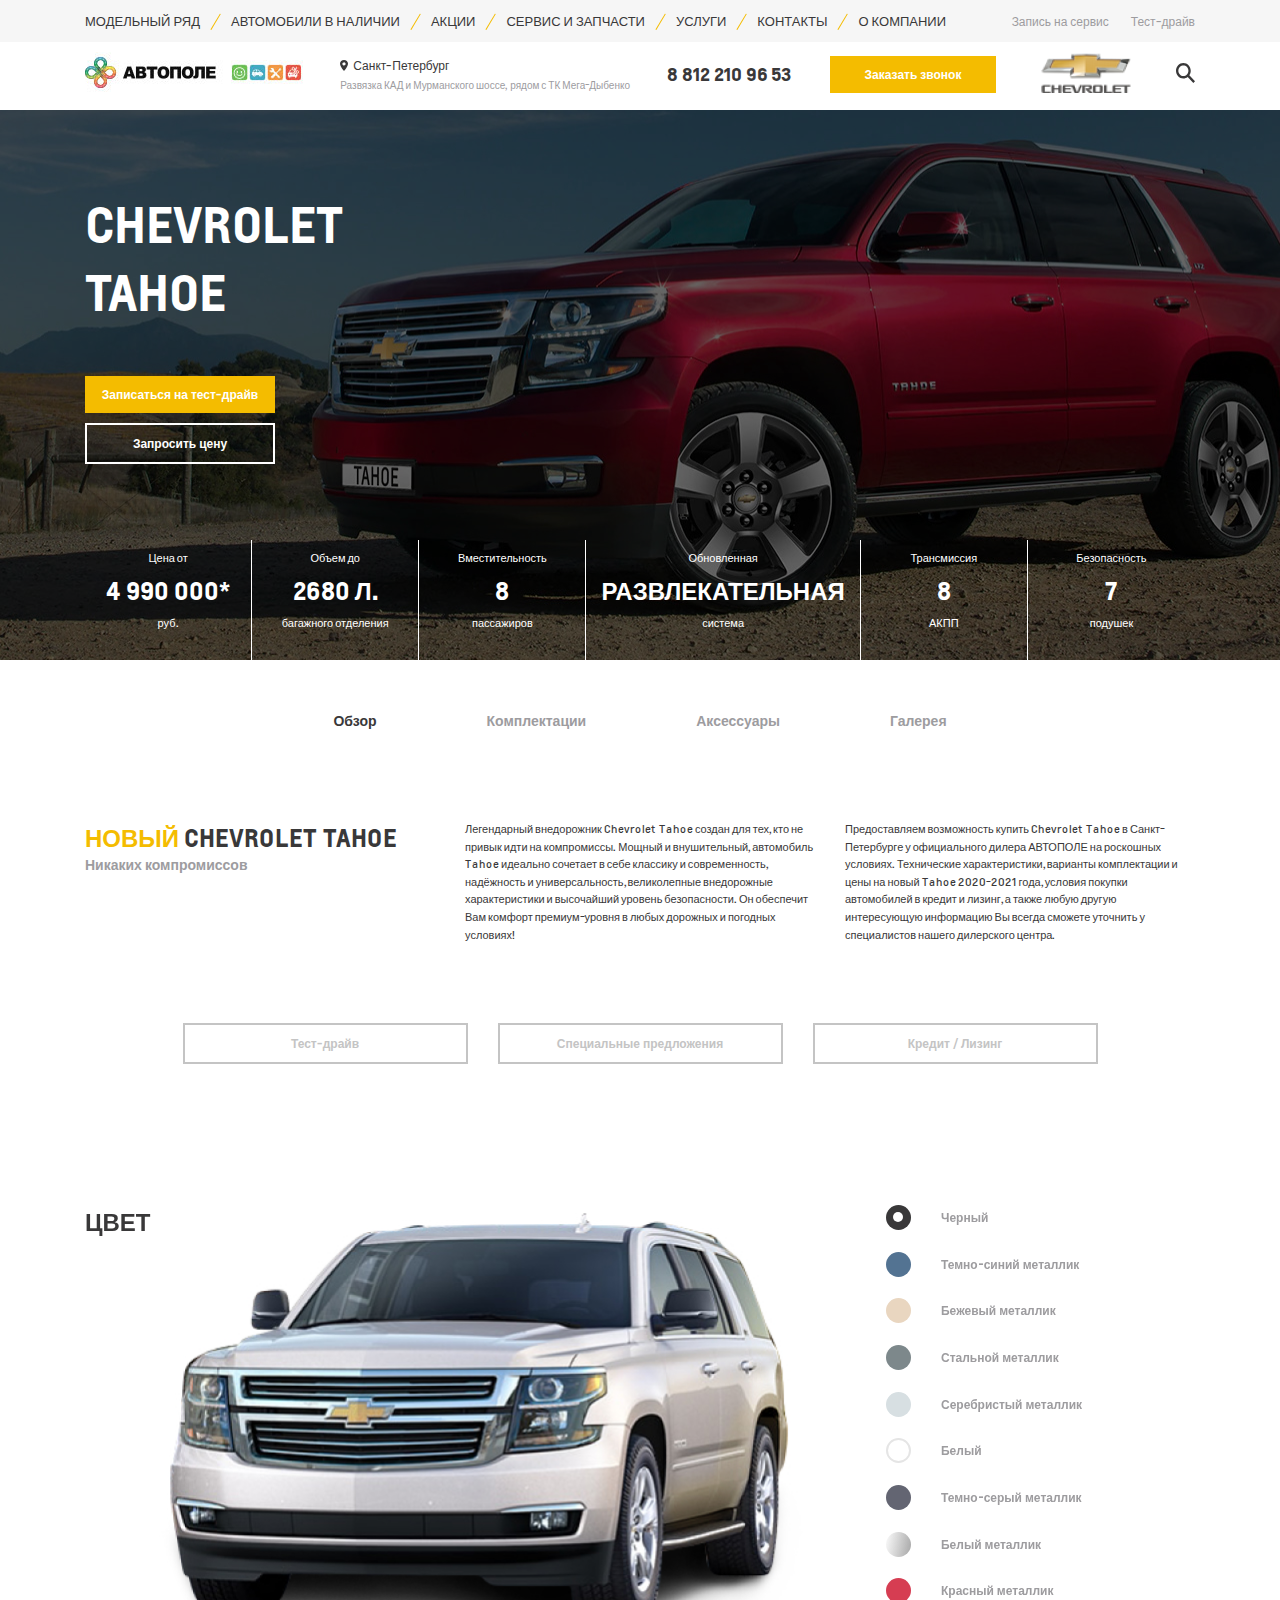
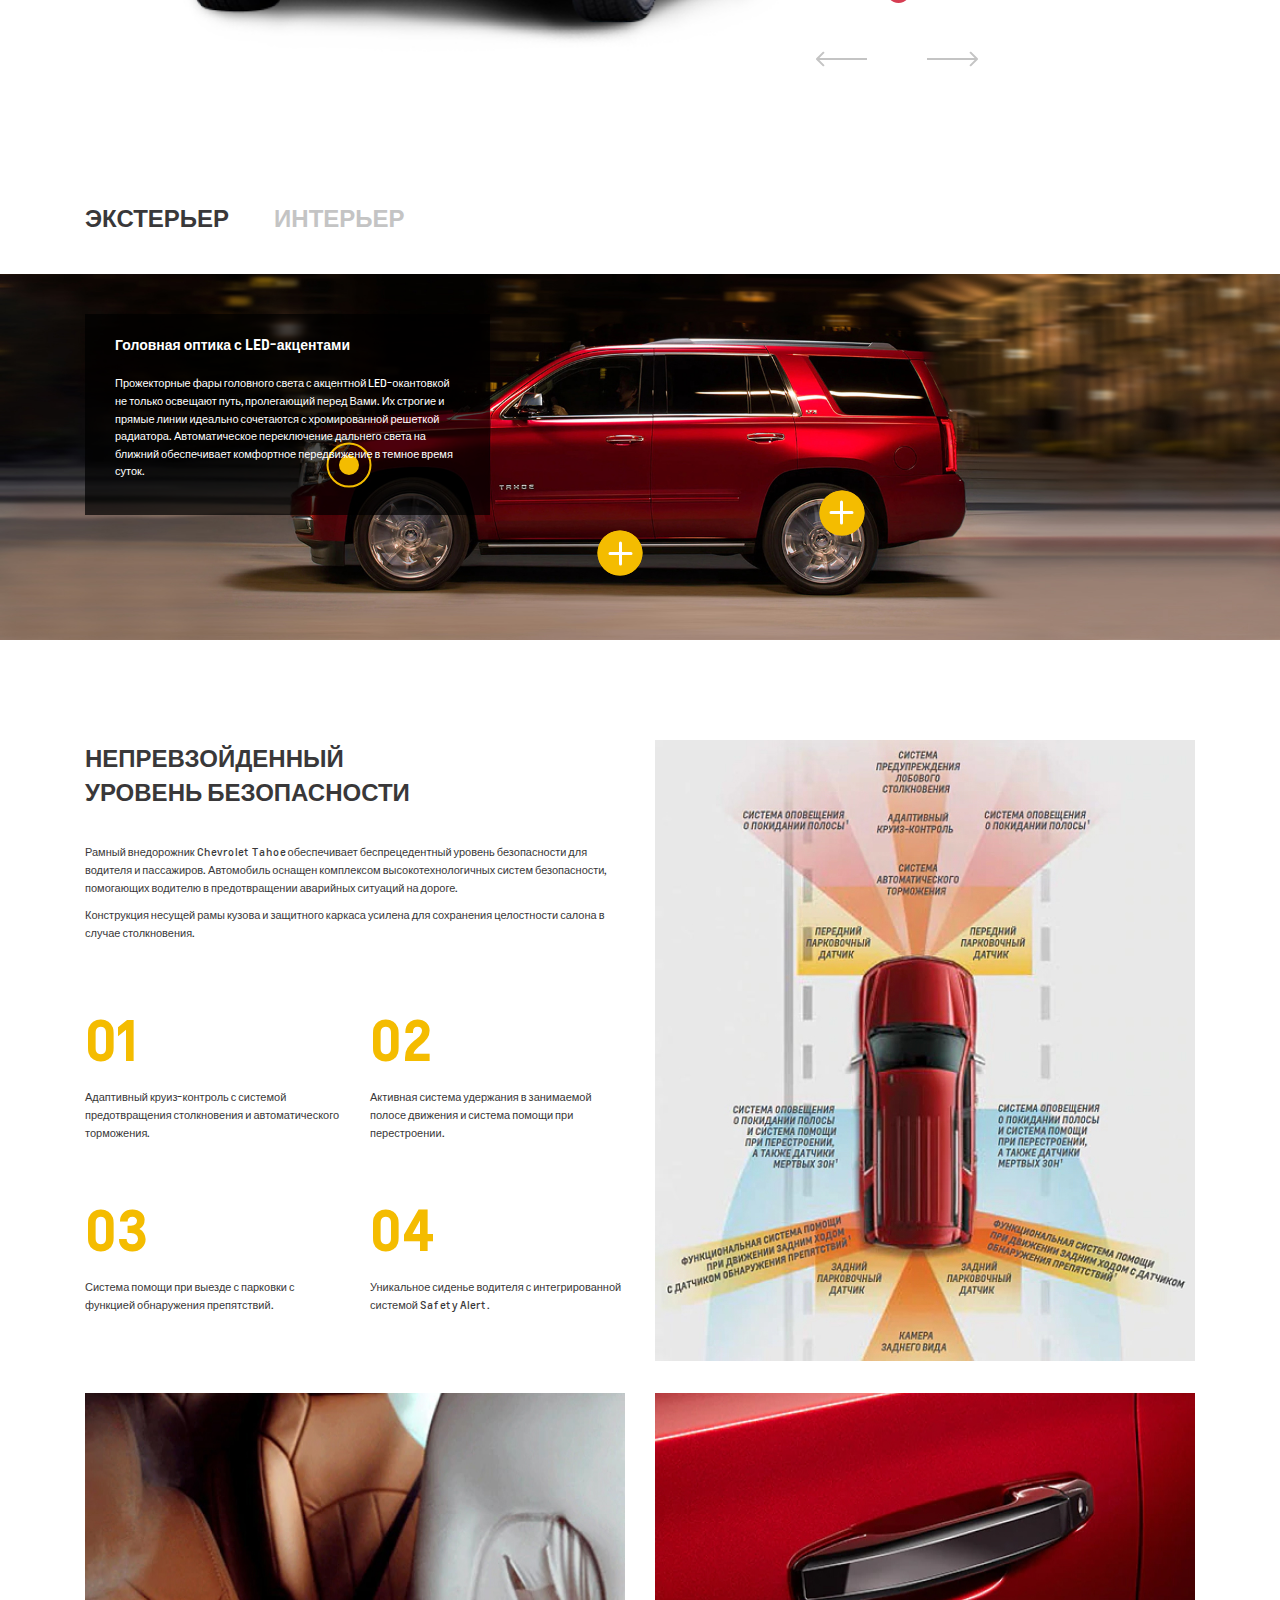
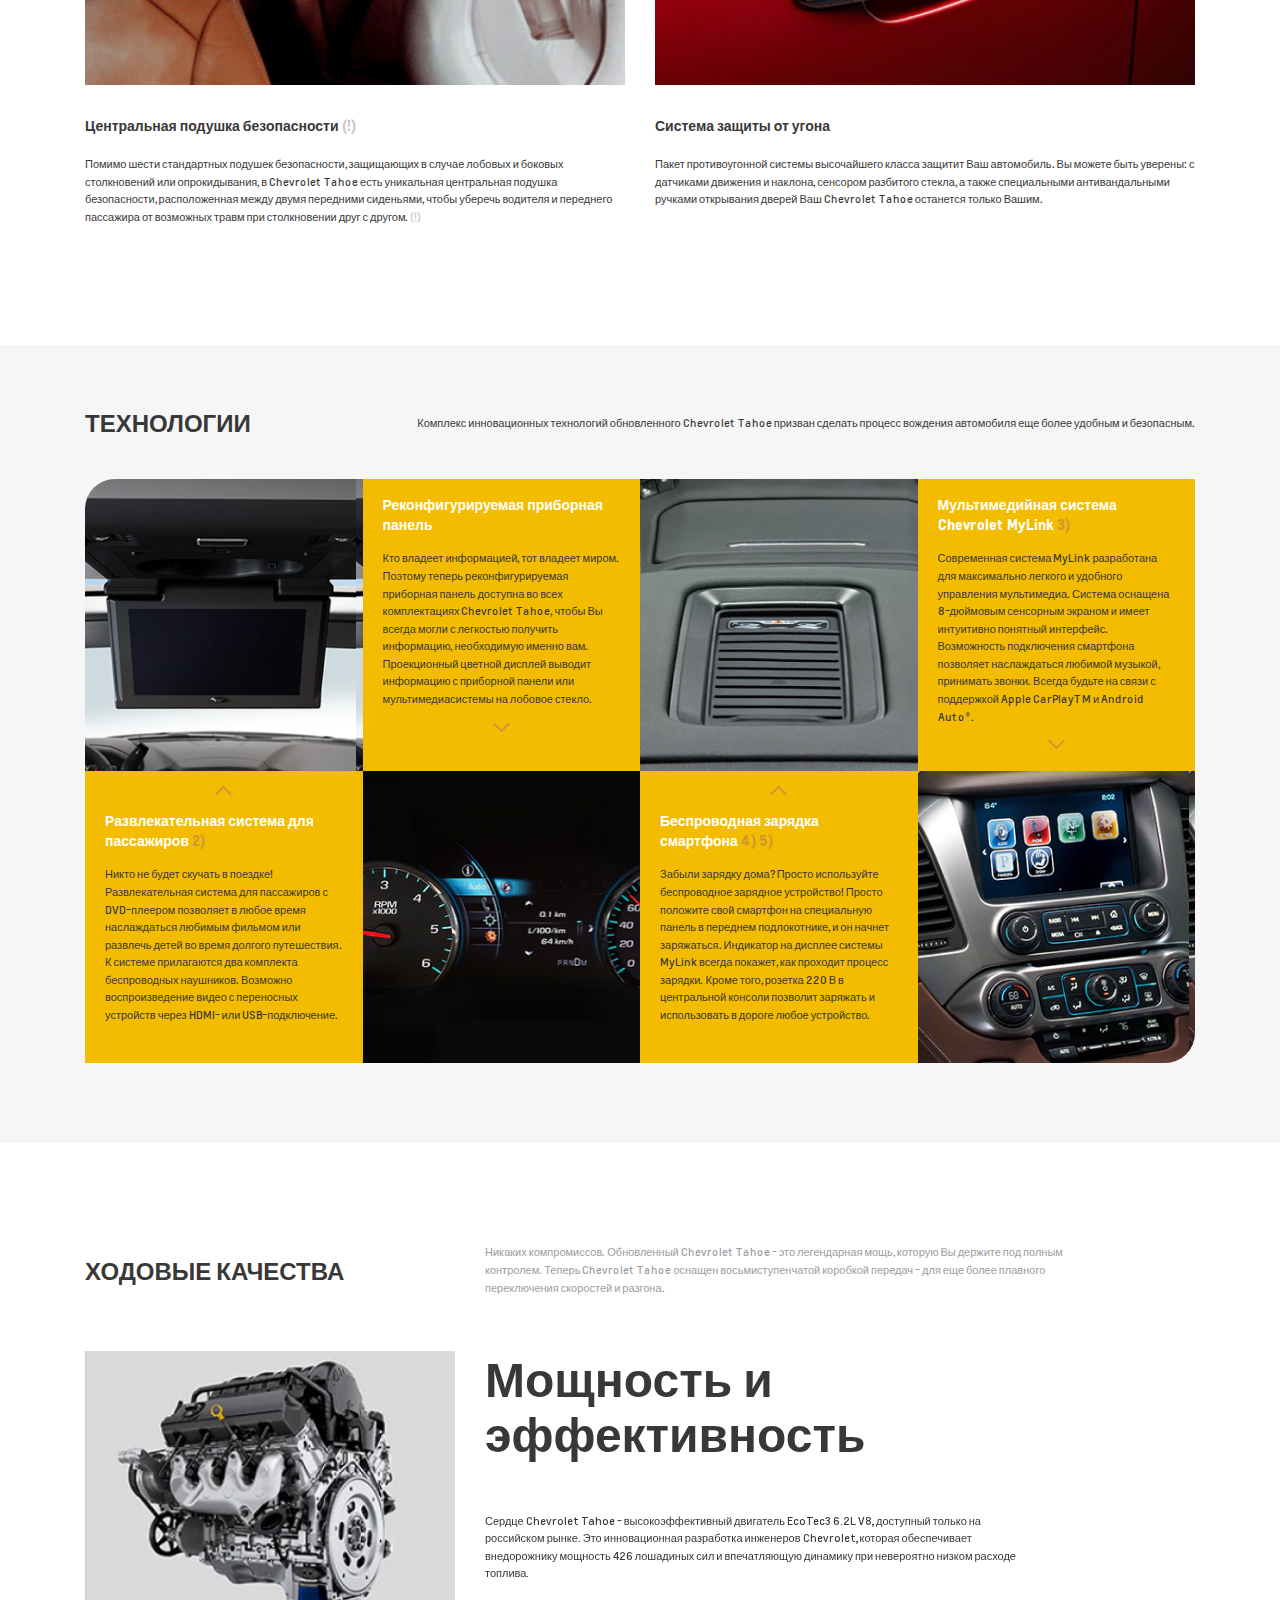
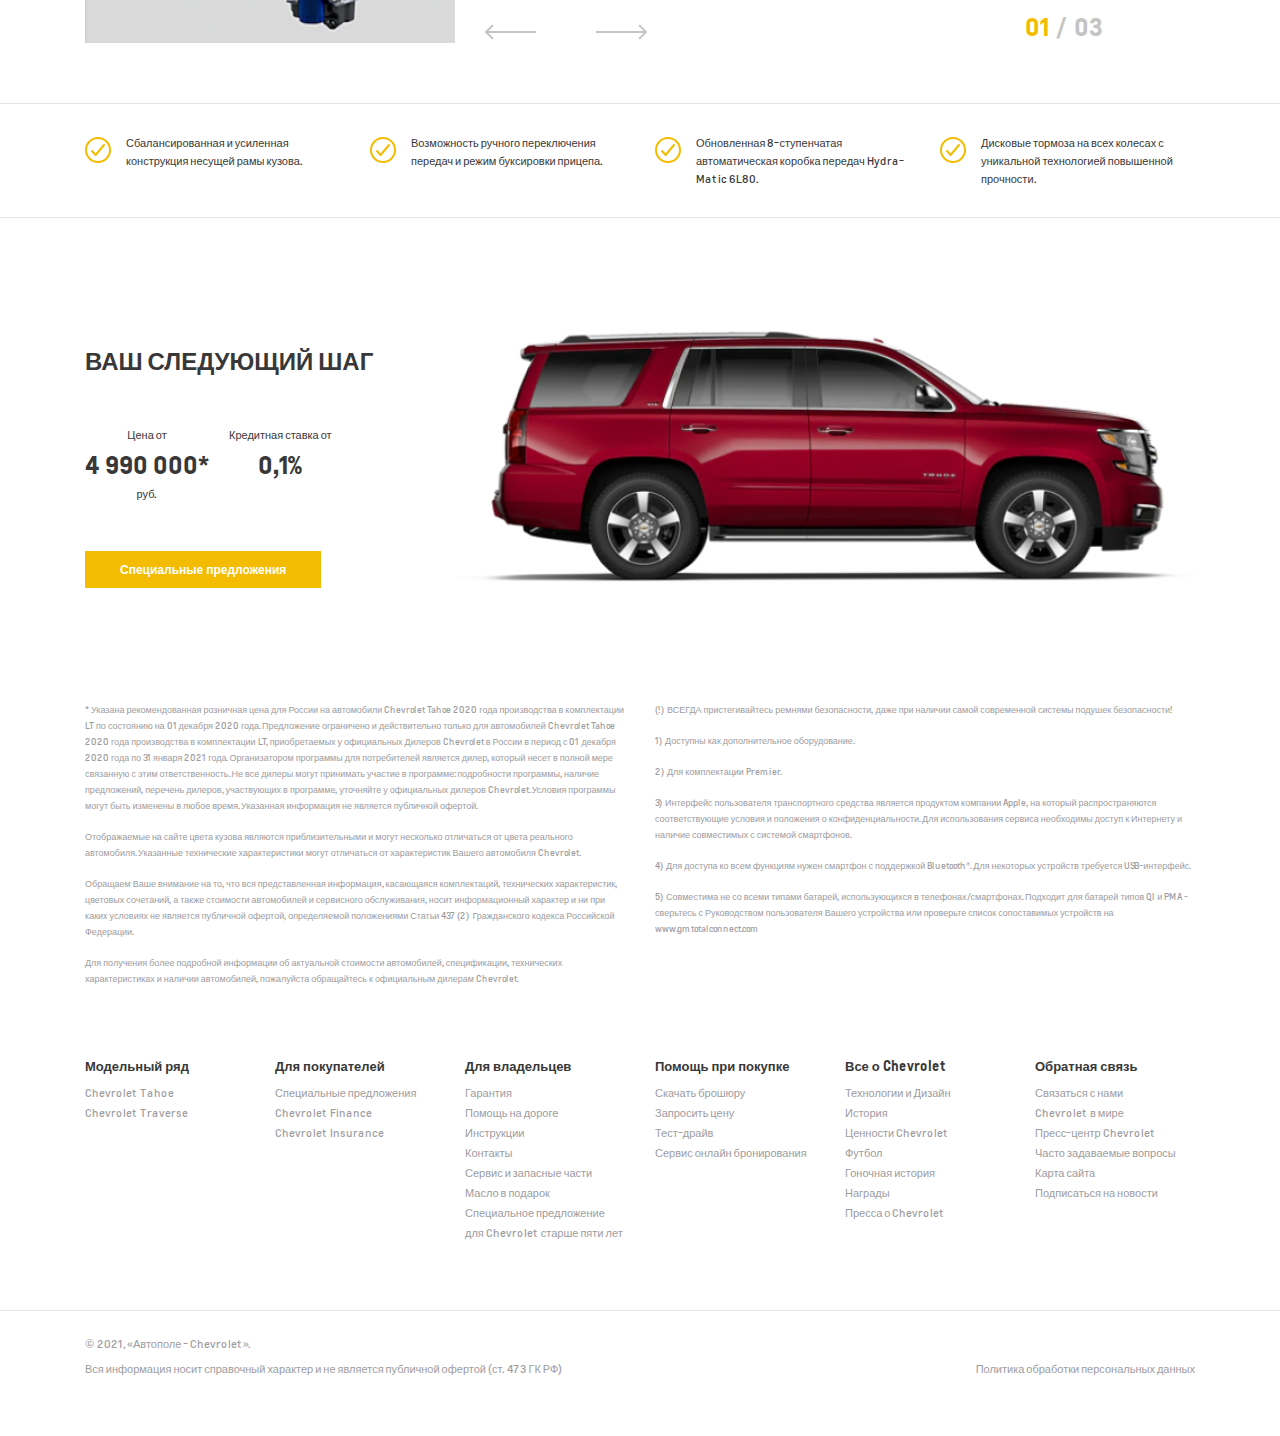
==== model.html @ d2f10475 "push" ====
<!DOCTYPE html>
<html lang="ru">
<head>
    <meta charset="UTF-8">
    <meta http-equiv="X-UA-Compatible" content="IE=edge">
    <meta name="viewport" content="width=device-width, initial-scale=1.0">
    <title>Автополе</title>

    <link rel="stylesheet" href="./css/fonts.css">
    <link rel="stylesheet" href="./css/jquery.fancybox.min.css">
    <link rel="stylesheet" href="./css/swiper-bundle.min.css">
    <link rel="stylesheet" href="./css/style.css">

</head>
<body>
    <div class="wrapper">
        <div class="content">
            <header class="header">
                <div class="header-top">
                    <div class="container header-top__container">
                        <ul class="header-menu">
                            <li class="header-menu__item">
                                <a href="#">Модельный ряд</a>
                            </li>
                            <img src="./img/general/header/separator.svg" alt="separator" class="header-menu__separator">
                            <li class="header-menu__item">
                                <a href="#">Автомобили в наличии</a>
                            </li>
                            <img src="./img/general/header/separator.svg" alt="separator" class="header-menu__separator">
                            <li class="header-menu__item">
                                <a href="#">Акции</a>
                            </li>
                            <img src="./img/general/header/separator.svg" alt="separator" class="header-menu__separator">
                            <li class="header-menu__item">
                                <a href="#">Сервис и запчасти</a>
                            </li>
                            <img src="./img/general/header/separator.svg" alt="separator" class="header-menu__separator">
                            <li class="header-menu__item">
                                <a href="#">Услуги</a>
                            </li>
                            <img src="./img/general/header/separator.svg" alt="separator" class="header-menu__separator">
                            <li class="header-menu__item">
                                <a href="#">Контакты</a>
                            </li>
                            <img src="./img/general/header/separator.svg" alt="separator" class="header-menu__separator">
                            <li class="header-menu__item">
                                <a href="#">о компании</a>
                            </li>
                        </ul>
                        <div class="header-right">
                            <a href="#">Запись на сервис</a>
                            <a href="#">Тест-драйв</a>
                        </div>
                    </div>
                </div>
                <div class="header-main">
                    <div class="container header-main__container">
                        <a href="/" class="header-logo">
                            <img src="./img/general/logo.png" alt="logo">
                        </a>
                        <div class="header-address">
                            <div class="header-address__top">
                                <img src="./img/general/mark.svg" alt="mark">
                                <span>Санкт-Петербург</span>
                            </div>
                            <div class="header-address__bottom">Развязка КАД и Мурманского шоссе, рядом с ТК Мега-Дыбенко</div>
                        </div>
                        <a href="tel:8 812 210 96 53 " class="header-phone">8 812 210 96 53 </a>
                        <a href="#" class="btn header-btn">Заказать звонок</a>
                        <a href="#" class="header-chevrolet">
                            <img src="./img/general/header/chevrolet.png" alt="chevrolet">
                        </a>
                        <a href="#" class="header-search">
                            <img src="./img/general/search.svg" alt="search">
                        </a>
                    </div>
                </div>
            </header>
            <section class="model-hero" style="background-image: url(./img/model/hero/1.jpg)">
                <div class="container model-hero__container">
                    <div class="model-hero__top">
                        <h1 class="title title_grand model-hero__title">Chevrolet <br> Tahoe</h1>
                        <div class="model-hero__btns">
                            <a href="#" class="btn btn_tight model-hero__btn">Записаться на тест-драйв</a>
                            <a href="#" class="btn btn_tight btn_border btn_border_white model-hero__btn">Запросить цену</a>
                        </div>
                    </div>
                    <div class="model-hero__list">
                        <div class="model-hero__list-item">
                            Цена от
                            <span class="title">4 990 000*</span>
                            руб.
                        </div>
                        <div class="model-hero__list-item">
                            Объем до
                            <span class="title">2680 л.</span>
                            багажного отделения 
                        </div>
                        <div class="model-hero__list-item">
                            Вместительность
                            <span class="title">8</span>
                            пассажиров
                        </div>
                        <div class="model-hero__list-item">
                            Обновленная
                            <span class="title">Развлекательная </span>
                            система
                        </div>
                        <div class="model-hero__list-item">
                            Трансмиссия
                            <span class="title">8 </span>
                            АКПП
                        </div>
                        <div class="model-hero__list-item">
                            Безопасность
                            <span class="title">7</span>
                            подушек
                        </div>
                    </div>
                </div>
            </section>
            <div class="container">
                <div class="model-menu">
                    <a href="#" class="title title_small model-menu__item active">Обзор</a>
                    <a href="#" class="title title_small model-menu__item">Комплектации</a>
                    <a href="#" class="title title_small model-menu__item">Аксессуары</a>
                    <a href="#" class="title title_small model-menu__item">Галерея</a>
                </div>
            </div>
            <div class="container">
                <section class="model-desc">
                    <div class="model-desc__item">
                        <h2 class="title"><span>Новый</span> Chevrolet Tahoe</h2>
                        <h3 class="title title_small">Никаких компромиссов</h3>
                    </div>
                    <div class="text model-desc__item">
                        <p>Легендарный внедорожник Chevrolet Tahoe создан для тех, кто не привык идти на компромиссы. Мощный и внушительный, автомобиль Tahoe идеально сочетает в себе классику и современность, надёжность и универсальность, великолепные внедорожные характеристики и высочайший уровень безопасности. Он обеспечит Вам комфорт премиум-уровня в любых дорожных и погодных условиях!</p>
                    </div>
                    <div class="text model-desc__item">
                        <p>Предоставляем возможность купить Chevrolet Tahoe в Санкт-Петербурге у официального дилера АВТОПОЛЕ на роскошных условиях. Технические характеристики, варианты комплектации и цены на новый Tahoe 2020-2021 года, условия покупки автомобилей в кредит и лизинг, а также любую другую интересующую информацию Вы всегда сможете уточнить у специалистов нашего дилерского центра.</p>
                    </div>
                </section>
            </div>
            <div class="container">
                <div class="model-links">
                    <a href="#" class="btn btn_border model-links__item">Тест-драйв</a>
                    <a href="#" class="btn btn_border model-links__item">Специальные предложения</a>
                    <a href="#" class="btn btn_border model-links__item">Кредит / Лизинг</a>
                </div>
            </div>
            <section class="model-color">
                <div class="container model-color__container">
                    <h2 class="title model-color__title">Цвет</h2>
                    <div class="model-color__slider-wrapper">
                        <div class="swiper-container model-color__slider">
                            <div class="swiper-wrapper">
                                <div class="swiper-slide model-color__item" style="background-image: url(./img/model/color/1.jpg)">
                                    <div class="model-color__item-sizer"></div>
                                </div>
                                <div class="swiper-slide model-color__item" style="background-image: url(./img/model/color/1.jpg)">
                                    <div class="model-color__item-sizer"></div>
                                </div>
                                <div class="swiper-slide model-color__item" style="background-image: url(./img/model/color/1.jpg)">
                                    <div class="model-color__item-sizer"></div>
                                </div>
                                <div class="swiper-slide model-color__item" style="background-image: url(./img/model/color/1.jpg)">
                                    <div class="model-color__item-sizer"></div>
                                </div>
                                <div class="swiper-slide model-color__item" style="background-image: url(./img/model/color/1.jpg)">
                                    <div class="model-color__item-sizer"></div>
                                </div>
                                <div class="swiper-slide model-color__item" style="background-image: url(./img/model/color/1.jpg)">
                                    <div class="model-color__item-sizer"></div>
                                </div>
                                <div class="swiper-slide model-color__item" style="background-image: url(./img/model/color/1.jpg)">
                                    <div class="model-color__item-sizer"></div>
                                </div>
                                <div class="swiper-slide model-color__item" style="background-image: url(./img/model/color/1.jpg)">
                                    <div class="model-color__item-sizer"></div>
                                </div>
                                <div class="swiper-slide model-color__item" style="background-image: url(./img/model/color/1.jpg)">
                                    <div class="model-color__item-sizer"></div>
                                </div>
                            </div>
                        </div>
                        <div class="slider-arrows model-color__slider-arrows">
                            <div class="slider-arrow slider-arrow_prev model-color__arrow">
                                <img src="./img/general/arrow_prev.svg" alt="arrow_prev">
                            </div>
                            <div class="slider-arrow slider-arrow_next model-color__arrow">
                                <img src="./img/general/arrow_next.svg" alt="arrow_next">
                            </div>
                        </div>
                    </div>
                    <div class="swiper-container model-color__thumbs">
                        <div class="swiper-wrapper">
                            <div class="swiper-slide model-color__thumb">
                                <div class="model-color__thumb-color" style="background: #393839" data-color="#393839">
                                    <div class="model-color__thumb-color__sizer"></div>
                                </div>
                                <div class="model-color__thumb-text">Черный</div>
                            </div>
                            <div class="swiper-slide model-color__thumb">
                                <div class="model-color__thumb-color" style="background: #537392" data-color="#537392">
                                    <div class="model-color__thumb-color__sizer"></div>
                                </div>
                                <div class="model-color__thumb-text">Темно-синий металлик</div>
                            </div>
                            <div class="swiper-slide model-color__thumb">
                                <div class="model-color__thumb-color" style="background: #E9D6C0" data-color="#E9D6C0">
                                    <div class="model-color__thumb-color__sizer"></div>
                                </div>
                                <div class="model-color__thumb-text">Бежевый металлик</div>
                            </div>
                            <div class="swiper-slide model-color__thumb">
                                <div class="model-color__thumb-color" style="background: #7D888B" data-color="#7D888B">
                                    <div class="model-color__thumb-color__sizer"></div>
                                </div>
                                <div class="model-color__thumb-text">Стальной металлик</div>
                            </div>
                            <div class="swiper-slide model-color__thumb">
                                <div class="model-color__thumb-color" style="background: #D7DFE2" data-color="#D7DFE2">
                                    <div class="model-color__thumb-color__sizer"></div>
                                </div>
                                <div class="model-color__thumb-text">Серебристый металлик</div>
                            </div>
                            <div class="swiper-slide model-color__thumb">
                                <div class="model-color__thumb-color" style="background: #FFFFFF" data-color="#FFFFFF">
                                    <div class="model-color__thumb-color__sizer"></div>
                                </div>
                                <div class="model-color__thumb-text">Белый</div>
                            </div>
                            <div class="swiper-slide model-color__thumb">
                                <div class="model-color__thumb-color" style="background: #636572" data-color="#636572">
                                    <div class="model-color__thumb-color__sizer"></div>
                                </div>
                                <div class="model-color__thumb-text">Темно-серый металлик</div>
                            </div>
                            <div class="swiper-slide model-color__thumb">
                                <div class="model-color__thumb-color" style="background: linear-gradient(281.45deg, #8E8E8E -28.08%, rgba(251, 253, 255, 0) 103.44%)" data-color="linear-gradient(281.45deg, #8E8E8E -28.08%, rgba(251, 253, 255, 0) 103.44%)">
                                    <div class="model-color__thumb-color__sizer"></div>
                                </div>
                                <div class="model-color__thumb-text">Белый металлик</div>
                            </div>
                            <div class="swiper-slide model-color__thumb">
                                <div class="model-color__thumb-color" style="background: #D63D52" data-color="#D63D52">
                                    <div class="model-color__thumb-color__sizer"></div>
                                </div>
                                <div class="model-color__thumb-text">Красный металлик</div>
                            </div>
                        </div>
                    </div>
                </div>
            </section>
            <section class="model-parts">
                <div class="container model-parts__container">
                    <div class="tabs model-parts__tabs">
                        <div class="title tabs-item model-parts__tabs-item active">ЭКСТЕРЬЕР</div>
                        <div class="title tabs-item model-parts__tabs-item">Интерьер</div>
                    </div>
                </div>

                <!-- 

                    0 и 1 здесь являются уникальными идентификаторами, могут быть, чем 
                    угодно, только в js нужно будет поправить тоже, если поменяется .

                    Извиняюсь за такое решение, не знал, как можно лучше сделать.

                -->
                    

                <div class="model-parts__body active">
                    <div class="model-parts__info model-parts__info0 active">
                        <h3 class="title title_small model-parts__info-title">Головная оптика с LED-акцентами</h3>
                        <div class="text model-parts__info-text">Прожекторные фары головного света с акцентной LED-окантовкой не только освещают путь, пролегающий перед Вами. Их строгие и прямые линии идеально сочетаются с хромированной решеткой радиатора. Автоматическое переключение дальнего света на ближний обеспечивает комфортное передвижение в темное время суток.</div>
                    </div>
                    <div class="model-parts__info model-parts__info0">
                        <h3 class="title title_small model-parts__info-title">Головная оптика с LED-акцентами2</h3>
                        <div class="text model-parts__info-text">Прожекторные фары головного света с акцентной LED-окантовкой не только освещают путь, пролегающий перед Вами. Их строгие и прямые линии идеально сочетаются с хромированной решеткой радиатора. Автоматическое переключение дальнего света на ближний обеспечивает комфортное передвижение в темное время суток.</div>
                    </div>
                    <div class="model-parts__info model-parts__info0">
                        <h3 class="title title_small model-parts__info-title">Головная оптика с LED-акцентами3</h3>
                        <div class="text model-parts__info-text">Прожекторные фары головного света с акцентной LED-окантовкой не только освещают путь, пролегающий перед Вами. Их строгие и прямые линии идеально сочетаются с хромированной решеткой радиатора. Автоматическое переключение дальнего света на ближний обеспечивает комфортное передвижение в темное время суток.</div>
                    </div>
                    <div class="model-parts__img" style="background-image: url(./img/model/parts/1.jpg)">
                        <div class="model-parts__img-sizer"></div>
                    </div>
                    <div class="model-parts__circle model-parts__circle0 active" style="left: 25.5%; top: 46%;">
                        <img src="./img/model/parts/plus.svg" alt="plus" class="model-parts__circle-img">
                    </div>
                    <div class="model-parts__circle model-parts__circle0" style="left: 46.7%; top: 70.1%;">
                        <img src="./img/model/parts/plus.svg" alt="plus" class="model-parts__circle-img">
                    </div>
                    <div class="model-parts__circle model-parts__circle0" style="left: 64%; top: 59%;">
                        <img src="./img/model/parts/plus.svg" alt="plus" class="model-parts__circle-img">
                    </div>
                </div>
                <div class="model-parts__body">
                    <div class="model-parts__info model-parts__info1 active">
                        <h3 class="title title_small model-parts__info-title">Головная оптика с LED-акцентами</h3>
                        <div class="text model-parts__info-text">Прожекторные фары головного света с акцентной LED-окантовкой не только освещают путь, пролегающий перед Вами. Их строгие и прямые линии идеально сочетаются с хромированной решеткой радиатора. Автоматическое переключение дальнего света на ближний обеспечивает комфортное передвижение в темное время суток.</div>
                    </div>
                    <div class="model-parts__info model-parts__info1">
                        <h3 class="title title_small model-parts__info-title">Головная оптика с LED-акцентами2</h3>
                        <div class="text model-parts__info-text">Прожекторные фары головного света с акцентной LED-окантовкой не только освещают путь, пролегающий перед Вами. Их строгие и прямые линии идеально сочетаются с хромированной решеткой радиатора. Автоматическое переключение дальнего света на ближний обеспечивает комфортное передвижение в темное время суток.</div>
                    </div>
                    <div class="model-parts__info model-parts__info1">
                        <h3 class="title title_small model-parts__info-title">Головная оптика с LED-акцентами3</h3>
                        <div class="text model-parts__info-text">Прожекторные фары головного света с акцентной LED-окантовкой не только освещают путь, пролегающий перед Вами. Их строгие и прямые линии идеально сочетаются с хромированной решеткой радиатора. Автоматическое переключение дальнего света на ближний обеспечивает комфортное передвижение в темное время суток.</div>
                    </div>
                    <div class="model-parts__img" style="background-image: url(./img/model/parts/1.jpg)">
                        <div class="model-parts__img-sizer"></div>
                    </div>
                    <div class="model-parts__circle model-parts__circle1 active" style="left: 25.5%; top: 46%;">
                        <img src="./img/model/parts/plus.svg" alt="plus" class="model-parts__circle-img">
                    </div>
                    <div class="model-parts__circle model-parts__circle1" style="left: 46.7%; top: 70.1%;">
                        <img src="./img/model/parts/plus.svg" alt="plus" class="model-parts__circle-img">
                    </div>
                    <div class="model-parts__circle model-parts__circle1" style="left: 64%; top: 59%;">
                        <img src="./img/model/parts/plus.svg" alt="plus" class="model-parts__circle-img">
                    </div>
                </div>
            </section>
            <section class="model-safety">
                <div class="container model-safety__container">
                    <div class="model-safety__main">
                        <h2 class="title model-safety__title">НЕПРЕВЗОЙДЕННЫЙ УРОВЕНЬ БЕЗОПАСНОСТИ</h2>
                        <div class="text model-safety__text">
                            <p>Рамный внедорожник Chevrolet Tahoe обеспечивает беспрецедентный уровень безопасности для водителя и пассажиров. Автомобиль оснащен комплексом высокотехнологичных систем безопасности, помогающих водителю
                                в предотвращении аварийных ситуаций на дороге.</p>
                            <p>Конструкция несущей рамы кузова и защитного каркаса усилена для сохранения целостности салона в случае столкновения.</p>
                        </div>
                        <div class="model-safety__list">
                            <div class="model-safety__item">
                                <div class="model-safety__item-number">01</div>
                                <div class="text model-safety__item-text">Адаптивный круиз-контроль с системой предотвращения столкновения и автоматического торможения.</div>
                            </div>
                            <div class="model-safety__item">
                                <div class="model-safety__item-number">02</div>
                                <div class="text model-safety__item-text">Активная система удержания в занимаемой полосе движения и система помощи при перестроении.</div>
                            </div>
                            <div class="model-safety__item">
                                <div class="model-safety__item-number">03</div>
                                <div class="text model-safety__item-text">Система помощи при выезде с парковки с функцией обнаружения препятствий.</div>
                            </div>
                            <div class="model-safety__item">
                                <div class="model-safety__item-number">04</div>
                                <div class="text model-safety__item-text">Уникальное сиденье водителя с интегрированной системой Safety Alert.</div>
                            </div>
                            <div class="model-safety__item empty"></div>
                        </div>
                    </div>
                    <div class="model-safety__img" style="background-image: url(./img/model/safety/1.jpg)">
                        <div class="model-safety__img-sizer"></div>
                    </div>
                </div>
            </section>
            <section class="model-advantages">
                <div class="container model-advantages__container">
                    <div class="model-advantages__list">
                        <div class="model-advantages__item">
                            <div class="model-advantages__item-img" style="background-image: url(./img/model/advantages/1.jpg)">
                                <div class="model-advantages__item-img__sizer"></div>
                            </div>
                            <h2 class="title title_small model-advantages__item-title">Центральная подушка безопасности <span class="gray">(!)</span></h2>
                            <div class="text model-advantages__item-text">Помимо шести стандартных подушек безопасности, защищающих в случае лобовых и боковых столкновений или опрокидывания, в Chevrolet Tahoe есть уникальная центральная подушка безопасности, расположенная между двумя передними сиденьями, чтобы уберечь водителя и переднего пассажира от возможных травм при столкновении друг с другом. <span class="gray">(!)</span></div>
                        </div>
                        <div class="model-advantages__item">
                            <div class="model-advantages__item-img" style="background-image: url(./img/model/advantages/2.jpg)">
                                <div class="model-advantages__item-img__sizer"></div>
                            </div>
                            <h2 class="title title_small model-advantages__item-title">Система защиты от угона</h2>
                            <div class="text model-advantages__item-text">
                                Пакет противоугонной системы высочайшего класса защитит Ваш автомобиль. Вы можете быть уверены: с датчиками движения и наклона, сенсором разбитого стекла, а также специальными антивандальными ручками открывания дверей Ваш Chevrolet Tahoe останется только Вашим.</div>
                        </div>
                        <div class="model-advantages__item empty"></div>
                    </div>
                </div>
            </section>
            <section class="model-tech">
                <div class="container model-tech__container">
                    <div class="model-tech__top">
                        <h2 class="title model-tech__title">ТЕХНОЛОГИИ</h2>
                        <div class="text model-tech__text">Комплекс инновационных технологий обновленного Chevrolet Tahoe призван сделать процесс вождения автомобиля еще более удобным и безопасным.</div>
                    </div>
                    <div class="model-tech__list">
                        <div class="model-tech__item">
                            <div class="model-tech__item-img" style="background-image: url(./img/model/tech/1.jpg)">
                                <div class="model-tech__item-img__sizer"></div>
                            </div>
                            <div class="model-tech__item-main">
                                <img src="./img/general/arrow_top.svg" alt="arrowTop" class="model-tech__item-dec">
                                <h3 class="title title_small model-tech__item-title">Развлекательная система для пассажиров <span class="gray">2)</span></h3>
                                <div class="text model-tech__item-text">Никто не будет скучать в поездке! Развлекательная система для пассажиров 
                                    с DVD-плеером позволяет в любое время наслаждаться любимым фильмом или развлечь детей во время долгого путешествия. К системе прилагаются два комплекта беспроводных наушников. Возможно воспроизведение видео с переносных устройств через HDMI- или USB-подключение.</div>
                            </div>
                        </div>
                        <div class="model-tech__item">
                            <div class="model-tech__item-img" style="background-image: url(./img/model/tech/2.jpg)">
                                <div class="model-tech__item-img__sizer"></div>
                            </div>
                            <div class="model-tech__item-main">
                                <img src="./img/general/arrow_top.svg" alt="arrowTop" class="model-tech__item-dec">
                                <h3 class="title title_small model-tech__item-title">Реконфигурируемая приборная панель</h3>
                                <div class="text model-tech__item-text">Кто владеет информацией, тот владеет миром. Поэтому теперь реконфигурируемая приборная панель доступна во всех комплектациях Chevrolet Tahoe, чтобы Вы всегда могли с легкостью получить информацию, необходимую именно вам. Проекционный цветной дисплей выводит информацию с приборной панели или мультимедиасистемы на лобовое стекло.</div>
                            </div>
                        </div>
                        <div class="model-tech__item">
                            <div class="model-tech__item-img" style="background-image: url(./img/model/tech/3.jpg)">
                                <div class="model-tech__item-img__sizer"></div>
                            </div>
                            <div class="model-tech__item-main">
                                <img src="./img/general/arrow_top.svg" alt="arrowTop" class="model-tech__item-dec">
                                <h3 class="title title_small model-tech__item-title">Беспроводная зарядка смартфона <span class="gray">4) 5)</span></h3>
                                <div class="text model-tech__item-text">Забыли зарядку дома? Просто используйте беспроводное зарядное устройство! Просто положите свой смартфон на специальную панель в переднем подлокотнике, и он начнет заряжаться. Индикатор на дисплее системы MyLink всегда покажет, как проходит процесс зарядки.
                                    Кроме того, розетка 220 В в центральной консоли позволит заряжать и использовать в дороге любое устройство.</div>
                            </div>
                        </div>
                        <div class="model-tech__item">
                            <div class="model-tech__item-img" style="background-image: url(./img/model/tech/4.jpg)">
                                <div class="model-tech__item-img__sizer"></div>
                            </div>
                            <div class="model-tech__item-main">
                                <img src="./img/general/arrow_top.svg" alt="arrowTop" class="model-tech__item-dec">
                                <h3 class="title title_small model-tech__item-title">Мультимедийная система Chevrolet MyLink <span class="gray">3)</span></h3>
                                <div class="text model-tech__item-text">Современная система MyLink разработана для максимально легкого и удобного управления мультимедиа. Система оснащена 8-дюймовым сенсорным экраном и имеет интуитивно понятный интерфейс.
                                    Возможность подключения смартфона позволяет наслаждаться любимой музыкой, принимать звонки. Всегда будьте на связи
                                    с поддержкой Apple CarPlayTM и Android Auto®. </div>
                            </div>
                        </div>
                    </div>
                </div>
            </section>
            <section class="model-features">
                <div class="container model-features__container">
                    <div class="model-features__top">
                        <h2 class="title model-features__title">ХОДОВЫЕ КАЧЕСТВА</h2>
                        <div class="text model-features__desc">Никаких компромиссов. Обновленный Chevrolet Tahoe - это легендарная мощь, которую Вы держите под полным контролем. Теперь Chevrolet Tahoe оснащен восьмиступенчатой коробкой передач - для еще более плавного переключения скоростей и разгона.</div>
                    </div>
                    <div class="model-features__main">
                        <div class="swiper-container model-features__img">
                            <div class="swiper-wrapper">
                                <div class="swiper-slide model-features__img-item" style="background-image: url(./img/model/features/1.jpg)">
                                    <div class="model-features__img-item__sizer"></div>
                                </div>
                                <div class="swiper-slide model-features__img-item" style="background-image: url(./img/model/features/1.jpg)">
                                    <div class="model-features__img-item__sizer"></div>
                                </div>
                                <div class="swiper-slide model-features__img-item" style="background-image: url(./img/model/features/1.jpg)">
                                    <div class="model-features__img-item__sizer"></div>
                                </div>
                            </div>
                        </div>
                        <div class="model-features__text-wrapper">
                            <div class="swiper-container model-features__text">
                                <div class="swiper-wrapper">
                                    <div class="swiper-slide model-features__text-item">
                                        <h3 class="model-features__text-item__title">Мощность и эффективность</h3>
                                        <div class="text model-features__text-item__text">Сердце Chevrolet Tahoe - высокоэффективный двигатель EcoTec3 6.2L V8, доступный только на российском рынке. Это инновационная разработка инженеров Chevrolet, которая обеспечивает внедорожнику мощность
                                            426 лошадиных сил и впечатляющую динамику при невероятно низком расходе топлива.</div>
                                    </div>
                                    <div class="swiper-slide model-features__text-item">
                                        <h3 class="model-features__text-item__title">Мощность и эффективность</h3>
                                        <div class="text model-features__text-item__text">Сердце Chevrolet Tahoe - высокоэффективный двигатель EcoTec3 6.2L V8, доступный только на российском рынке. Это инновационная разработка инженеров Chevrolet, которая обеспечивает внедорожнику мощность
                                            426 лошадиных сил и впечатляющую динамику при невероятно низком расходе топлива.</div>
                                    </div>
                                    <div class="swiper-slide model-features__text-item">
                                        <h3 class="model-features__text-item__title">Мощность и эффективность</h3>
                                        <div class="text model-features__text-item__text">Сердце Chevrolet Tahoe - высокоэффективный двигатель EcoTec3 6.2L V8, доступный только на российском рынке. Это инновационная разработка инженеров Chevrolet, которая обеспечивает внедорожнику мощность
                                            426 лошадиных сил и впечатляющую динамику при невероятно низком расходе топлива.</div>
                                    </div>
                                </div>
                            </div>
                            <div class="model-features__text-bottom">
                                <div class="slider-arrows model-features__text-arrows">
                                    <div class="slider-arrow slider-arrow_prev model-features__arrow">
                                        <img src="./img/general/arrow_prev.svg" alt="arrow_prev">
                                    </div>
                                    <div class="slider-arrow slider-arrow_next model-features__arrow">
                                        <img src="./img/general/arrow_next.svg" alt="arrow_next">
                                    </div>
                                </div>
                                <div class="title slider-count model-features__text-count"></div>
                            </div>
                        </div>
                    </div>
                </div>
            </section>
            <section class="model-innovations">
                <div class="container">
                    <div class="model-innovations__list">
                        <div class="model-innovations__item">
                            <img src="./img/model/innovations/check.svg" alt="check" class="model-innovations__item-img">
                            <div class="text model-innovations__item-text">Сбалансированная и усиленная конструкция несущей рамы кузова.</div>
                        </div>
                        <div class="model-innovations__item">
                            <img src="./img/model/innovations/check.svg" alt="check" class="model-innovations__item-img">
                            <div class="text model-innovations__item-text">Возможность ручного переключения передач и режим буксировки прицепа.</div>
                        </div>
                        <div class="model-innovations__item">
                            <img src="./img/model/innovations/check.svg" alt="check" class="model-innovations__item-img">
                            <div class="text model-innovations__item-text">Обновленная 8-ступенчатая автоматическая коробка передач Hydra-Matic 6L80.</div>
                        </div>
                        <div class="model-innovations__item">
                            <img src="./img/model/innovations/check.svg" alt="check" class="model-innovations__item-img">
                            <div class="text model-innovations__item-text">Дисковые тормоза на всех колесах с уникальной технологией повышенной прочности.</div>
                        </div>
                        <div class="model-innovations__item empty"></div>
                        <div class="model-innovations__item empty"></div>
                        <div class="model-innovations__item empty"></div>
                    </div>
                </div>
            </section>
            <section class="model-step">
                <div class="container model-step__container">
                    <div class="model-step__main">
                        <h2 class="title model-step__title">Ваш следующий шаг</h2>
                        <div class="model-step__list">
                            <div class="model-step__item">
                                <div>Цена от</div>
                                <div class="bold">4 990 000*</div>
                                <div>руб.</div>
                            </div>
                            <div class="model-step__item">
                                <div>Кредитная ставка от</div>
                                <div class="bold">0,1%</div>
                            </div>
                        </div>
                        <a href="#" class="btn model-step__btn">Специальные предложения</a>
                    </div>
                    <div class="model-step__img" style="background-image: url(./img/model/steps/1.png)">
                        <div class="model-step__img-sizer"></div>
                    </div>
                </div>
            </section>
            <div class="offerSingle-desc">
                <div class="container">
                    <div class="offerSingle-desc__container">
                        <div class="text_small offerSingle-desc__item">
                            <p>* Указана рекомендованная розничная цена для России на автомобили Chevrolet Tahoe 2020 года производства в комплектации LT по состоянию на 01 декабря 2020 года. Предложение ограничено и действительно только для автомобилей Chevrolet Tahoe 2020 года производства в комплектации LT, приобретаемых у официальных Дилеров Chevrolet в России в период с 01 декабря 2020 года по 31 января 2021 года. Организатором программы для потребителей является дилер, который несет в полной мере связанную с этим ответственность. Не все дилеры могут принимать участие в программе: подробности программы, наличие предложений, перечень дилеров, участвующих в программе, уточняйте у официальных дилеров Chevrolet. Условия программы могут быть изменены в любое время. Указанная информация не является публичной офертой.</p>
                            <p>Отображаемые на сайте цвета кузова являются приблизительными и могут несколько отличаться от цвета реального автомобиля. Указанные технические характеристики могут отличаться от характеристик Вашего автомобиля Chevrolet.</p>
                            <p>Обращаем Ваше внимание на то, что вся представленная информация, касающаяся комплектаций, технических характеристик, цветовых сочетаний, а также стоимости автомобилей и сервисного обслуживания, носит информационный характер и ни при каких условиях не является публичной офертой, определяемой положениями Статьи 437 (2) Гражданского кодекса Российской Федерации.</p>
                            <p>Для получения более подробной информации об актуальной стоимости автомобилей, спецификации, технических характеристиках и наличии автомобилей, пожалуйста обращайтесь к официальным дилерам Chevrolet.</p>
                        </div>
                        <div class="text_small offerSingle-desc__item">
                            <p>(!) ВСЕГДА пристегивайтесь ремнями безопасности, даже при наличии самой современной системы подушек безопасности!</p>
                            <p>1) Доступны как дополнительное оборудование.</p>
                            <p>2) Для комплектации Premier.</p>
                            <p>3) Интерфейс пользователя транспортного средства является продуктом компании Apple, на который распространяются соответствующие условия и положения о конфиденциальности. Для использования сервиса необходимы доступ к Интернету и наличие совместимых с системой смартфонов.</p>
                            <p>4) Для доступа ко всем функциям нужен смартфон с поддержкой Bluetooth®. Для некоторых устройств требуется USB-интерфейс.</p>
                            <p>5) Совместима не со всеми типами батарей, использующихся в телефонах/смартфонах. Подходит для батарей типов QI и PMA - сверьтесь с Руководством пользователя Вашего устройства или проверьте список сопоставимых устройств на www.gmtotalconnect.com</p>
                        </div>
                    </div>
                </div>
            </div>
        </div>
        <footer class="footer">
            <div class="footer-top">
                <div class="container footer-top__container">
                    <div class="footer-list">
                        <div class="footer-item">
                            <div class="footer-item__title">Модельный ряд</div>
                            <a href="#" class="link link_reverse">Chevrolet Tahoe</a>
                            <a href="#" class="link link_reverse">Chevrolet Traverse</a>
                        </div>
                        <div class="footer-item">
                            <div class="footer-item__title">Для покупателей</div>
                            <a href="#" class="link link_reverse">Специальные предложения</a>
                            <a href="#" class="link link_reverse">Chevrolet Finance</a>
                            <a href="#" class="link link_reverse">Chevrolet Insurance</a>
                        </div>
                        <div class="footer-item">
                            <div class="footer-item__title">Для владельцев</div>
                            <a href="#" class="link link_reverse">Гарантия</a>
                            <a href="#" class="link link_reverse">Помощь на дороге</a>
                            <a href="#" class="link link_reverse">Инструкции</a>
                            <a href="#" class="link link_reverse">Контакты</a>
                            <a href="#" class="link link_reverse">Сервис и запасные части</a>
                            <a href="#" class="link link_reverse">Масло в подарок</a>
                            <a href="#" class="link link_reverse">Специальное предложение</a>
                            <a href="#" class="link link_reverse">для Chevrolet старше пяти лет</a>
                        </div>
                        <div class="footer-item">
                            <div class="footer-item__title">Помощь при покупке</div>
                            <a href="#" class="link link_reverse">Скачать брошюру</a>
                            <a href="#" class="link link_reverse">Запросить цену</a>
                            <a href="#" class="link link_reverse">Тест-драйв</a>
                            <a href="#" class="link link_reverse">Сервис онлайн бронирования</a>
                        </div>
                        <div class="footer-item">
                            <div class="footer-item__title">Все о Chevrolet</div>
                            <a href="#" class="link link_reverse">Технологии и Дизайн</a>
                            <a href="#" class="link link_reverse">История</a>
                            <a href="#" class="link link_reverse">Ценности Chevrolet</a>
                            <a href="#" class="link link_reverse">Футбол</a>
                            <a href="#" class="link link_reverse">Гоночная история</a>
                            <a href="#" class="link link_reverse">Награды</a>
                            <a href="#" class="link link_reverse">Пресса о Chevrolet</a>
                        </div>
                        <div class="footer-item">
                            <div class="footer-item__title">Обратная связь</div>
                            <a href="#" class="link link_reverse">Связаться с нами</a>
                            <a href="#" class="link link_reverse">Chevrolet в мире</a>
                            <a href="#" class="link link_reverse">Пресс-центр Chevrolet</a>
                            <a href="#" class="link link_reverse">Часто задаваемые вопросы</a>
                            <a href="#" class="link link_reverse">Карта сайта</a>
                            <a href="#" class="link link_reverse">Подписаться на новости</a>
                        </div>
                    </div>
                </div>
            </div>
            <div class="footer-bottom">
                <div class="container footer-bottom__container">
                    <div class="footer-bottom__item">
                        <div>© 2021, «Автополе - Chevrolet».</div>
                        <div>Вся информация носит справочный характер и не является публичной офертой (ст. 473 ГК РФ)</div>
                    </div>
                    <div class="footer-bottom__item">
                        <div>
                            <a href="#" class="link link_reverse">Политика обработки персональных данных</a>
                        </div>
                    </div>
                </div>
            </div>
        </footer>
    </div>

    <script src="./js/jquery-3.5.1.min.js"></script>
    <script src="./js/jquery.fancybox.min.js"></script>
    <script src="./js/jquery.maskedinput.js"></script>
    <script src="./js/swiper-bundle.min.js"></script>
    <script src="./js/main.js"></script>

</body>
</html>
---- css/fonts.css ----
@font-face {
    font-family: 'Louis';
    src: url('../fonts/Louis-Regular.eot');
    src: local('Louis Regular'), local('Louis-Regular'),
    url('../fonts/Louis-Regular.eot?#iefix') format('embedded-opentype'),
    url('../fonts/Louis-Regular.woff') format('woff'),
    url('../fonts/Louis-Regular.ttf') format('truetype');
    font-weight: 400;
    font-style: normal;
}
@font-face {
    font-family: 'Louis';
    src: url('../fonts/Louis-Bold.eot');
    src: local('Louis Bold'), local('Louis-Bold'),
    url('../fonts/Louis-Bold.eot?#iefix') format('embedded-opentype'),
    url('../fonts/Louis-Bold.woff') format('woff'),
    url('../fonts/Louis-Bold.ttf') format('truetype');
    font-weight: 700;
    font-style: normal;
}
@font-face {
    font-family: 'Louis';
    src: url('../fonts/Louis-BoldItalic.eot');
    src: local('Louis BoldItalic'), local('Louis-BoldItalic'),
    url('../fonts/Louis-BoldItalic.eot?#iefix') format('embedded-opentype'),
    url('../fonts/Louis-BoldItalic.woff') format('woff'),
    url('../fonts/Louis-BoldItalic.ttf') format('truetype');
    font-weight: 700;
    font-style: italic;
}
---- css/style.css ----
*, *::before, *::after {
  -webkit-box-sizing: border-box;
          box-sizing: border-box;
}

* {
  outline: none !important;
  padding: 0;
  margin: 0;
}

body {
  font-family: 'Louis', sans-serif;
  font-size: 11px;
  font-weight: 400;
  color: #393839;
}

a {
  text-decoration: none;
  display: inline-block;
}

.wrapper {
  display: -webkit-box;
  display: -ms-flexbox;
  display: flex;
  -webkit-box-orient: vertical;
  -webkit-box-direction: normal;
      -ms-flex-direction: column;
          flex-direction: column;
  min-height: 100vh;
  width: 100%;
  overflow-x: hidden;
}

.content {
  -webkit-box-flex: 1;
      -ms-flex: 1 0 auto;
          flex: 1 0 auto;
}

.footer {
  -webkit-box-flex: 0;
      -ms-flex: 0 0 auto;
          flex: 0 0 auto;
}

.container {
  max-width: 1140px;
  padding: 0 15px;
  margin: 0 auto;
}

.link {
  position: relative;
}

.link::after {
  position: absolute;
  display: block;
  content: '';
  bottom: 0;
  left: 0;
  width: 100%;
  height: 1px;
  background-color: #fff;
  -webkit-transition: .3s width;
  transition: .3s width;
}

.link:hover::after {
  width: 0;
}

.link_reverse::after {
  width: 0;
}

.link_reverse:hover::after {
  width: 100%;
}

.link_right::after {
  left: auto;
  right: 0;
}

.empty {
  padding-top: 0 !important;
  padding-bottom: 0 !important;
  margin-top: 0 !important;
  margin-bottom: 0 !important;
  height: 0 !important;
  border: none !important;
  min-height: 0 !important;
  pointer-events: none;
}

.empty::after {
  display: none !important;
}

.empty::before {
  display: none !important;
}

textarea, input {
  -webkit-appearance: none;
  -moz-appearance: none;
  border-radius: 0;
}

.title {
  font-weight: 700;
  text-transform: uppercase;
  font-size: 24px;
}

.title_grand {
  font-size: 48px;
}

.title_small {
  text-transform: none;
  font-size: 14px;
}

.title span {
  color: #F4BC00;
}

.text {
  font-size: 11px;
  line-height: 160%;
}

.text_small {
  font-size: 9px;
  color: #9D9C9F;
  line-height: 177%;
}

.btn {
  background-color: #F4BC00;
  color: #fff;
  font-size: 12px;
  font-weight: 700;
  padding: 10px 35px;
  -webkit-transition: .3s background-color;
  transition: .3s background-color;
  text-align: center;
  border: none;
}

.btn:hover {
  background-color: #CD9834;
}

.btn_tight {
  padding: 10px;
}

.btn_border {
  background-color: transparent;
  border: 2px solid #C4C4C4;
  -webkit-transition: .3s color, .3s border-color;
  transition: .3s color, .3s border-color;
  color: #C4C4C4;
}

.btn_border:hover {
  color: #000;
  border-color: #000;
  background-color: transparent;
}

.btn_border_white {
  border-color: #fff;
  color: #fff;
}

.btn_border_white:hover {
  border-color: #F4BC00;
  color: #F4BC00;
}

.input {
  border: 1px solid #C4C4C4;
  padding: 8px 10px;
  background-color: transparent;
}

.input-title {
  font-size: 11px;
  color: #9D9C9F;
  margin-bottom: 10px;
}

.policy {
  color: #393839;
}

.policy::after {
  background-color: #393839;
}

.header-top {
  padding: 12px 0;
  background-color: #F6F6F6;
}

.header-top__container {
  display: -webkit-box;
  display: -ms-flexbox;
  display: flex;
  -webkit-box-pack: justify;
      -ms-flex-pack: justify;
          justify-content: space-between;
  -webkit-box-align: center;
      -ms-flex-align: center;
          align-items: center;
}

.header-menu {
  list-style: none;
  display: -webkit-box;
  display: -ms-flexbox;
  display: flex;
  -webkit-box-align: center;
      -ms-flex-align: center;
          align-items: center;
}

.header-menu__separator {
  margin: 0 10px;
}

.header-menu__item a {
  text-transform: uppercase;
  color: #393839;
  font-size: 13px;
  -webkit-transition: .3s color;
  transition: .3s color;
}

.header-menu__item a:hover {
  color: #F4BC00;
}

.header-right a {
  color: #9D9C9F;
  font-size: 12px;
  margin-right: 20px;
}

.header-right a:last-child {
  margin-right: 0;
}

.header-main {
  padding: 9px 0 13px 0;
}

.header-main__container {
  display: -webkit-box;
  display: -ms-flexbox;
  display: flex;
  -webkit-box-align: center;
      -ms-flex-align: center;
          align-items: center;
  -webkit-box-pack: justify;
      -ms-flex-pack: justify;
          justify-content: space-between;
}

.header-logo img {
  max-width: 218px;
}

.header-address__top {
  display: -webkit-box;
  display: -ms-flexbox;
  display: flex;
  -webkit-box-align: center;
      -ms-flex-align: center;
          align-items: center;
  font-size: 12px;
  color: #393839;
  margin-bottom: 5px;
}

.header-address__top img {
  margin-right: 5px;
}

.header-address__bottom {
  color: #9D9C9F;
  font-size: 10px;
}

.header-phone {
  font-size: 18px;
  color: #393839;
  font-weight: 700;
}

.footer-top {
  border-bottom: 1px solid #E5E5E5;
  padding-bottom: 35px;
}

.footer-list {
  display: -webkit-box;
  display: -ms-flexbox;
  display: flex;
  -ms-flex-wrap: wrap;
      flex-wrap: wrap;
  width: calc(100% + 30px);
  margin-left: -15px;
}

.footer-item {
  -ms-flex-preferred-size: 140px;
      flex-basis: 140px;
  -webkit-box-flex: 1;
      -ms-flex-positive: 1;
          flex-grow: 1;
  margin: 0 15px 30px 15px;
  display: -webkit-box;
  display: -ms-flexbox;
  display: flex;
  -webkit-box-orient: vertical;
  -webkit-box-direction: normal;
      -ms-flex-direction: column;
          flex-direction: column;
  -webkit-box-align: start;
      -ms-flex-align: start;
          align-items: flex-start;
}

.footer-item__title {
  font-size: 13px;
  font-weight: 700;
  color: #393839;
  margin-bottom: 10px;
}

.footer-item a {
  color: #9D9C9F;
  font-size: 11px;
  margin-bottom: 5px;
}

.footer-item a::after {
  background-color: #9D9C9F;
}

.footer-bottom {
  padding: 25px 0 60px 0;
}

.footer-bottom__container {
  display: -webkit-box;
  display: -ms-flexbox;
  display: flex;
  -webkit-box-pack: justify;
      -ms-flex-pack: justify;
          justify-content: space-between;
  -webkit-box-align: end;
      -ms-flex-align: end;
          align-items: flex-end;
}

.footer-bottom__item div {
  font-size: 11px;
  color: #9D9C9F;
  margin-bottom: 10px;
}

.footer-bottom__item div:last-child {
  margin-bottom: 0;
}

.footer-bottom__item div a {
  color: #9D9C9F;
}

.footer-bottom__item div a::after {
  background-color: #9D9C9F;
}

.slider {
  padding: 55px 0 80px 0;
}

.slider-top {
  display: -webkit-box;
  display: -ms-flexbox;
  display: flex;
  -webkit-box-align: center;
      -ms-flex-align: center;
          align-items: center;
  -webkit-box-pack: justify;
      -ms-flex-pack: justify;
          justify-content: space-between;
  margin-bottom: 30px;
}

.slider-count {
  display: -webkit-box;
  display: -ms-flexbox;
  display: flex;
  -webkit-box-align: center;
      -ms-flex-align: center;
          align-items: center;
  bottom: auto;
  left: auto;
  width: auto;
  color: #C4C4C4;
}

.slider-count__current {
  color: #F4BC00;
}

.slider-count__dec {
  margin: 0 7px;
}

.slider-arrows {
  margin-top: 20px;
  display: -webkit-box;
  display: -ms-flexbox;
  display: flex;
  -webkit-box-align: center;
      -ms-flex-align: center;
          align-items: center;
  -webkit-box-pack: center;
      -ms-flex-pack: center;
          justify-content: center;
}

.slider-arrow {
  cursor: pointer;
}

.slider-arrow:first-child {
  margin-right: 30px;
}

.slider-arrow:last-child {
  margin-left: 30px;
}

.slider-item img {
  max-width: 100%;
  display: block;
}

.breadcrumbs-container {
  display: -webkit-box;
  display: -ms-flexbox;
  display: flex;
  -webkit-box-align: center;
      -ms-flex-align: center;
          align-items: center;
  padding-top: 15px;
  padding-bottom: 40px;
}

.breadcrumbs-dec {
  margin: 0 10px;
}

.breadcrumbs-item {
  color: #9D9C9F;
  font-size: 10px;
}

.breadcrumbs-item::after {
  background-color: #9D9C9F;
}

.app {
  background-color: #C4C4C4;
  padding: 60px 0;
}

.app-main {
  background-color: #fff;
  padding: 55px 100px 65px 100px;
  max-width: 920px;
  margin: 0 auto;
}

.app-title {
  text-align: center;
  margin-bottom: 45px;
}

.app-item {
  margin: 0 15px;
  width: 50%;
}

.app-item__wrapper {
  display: -webkit-box;
  display: -ms-flexbox;
  display: flex;
  -webkit-box-align: center;
      -ms-flex-align: center;
          align-items: center;
  width: calc(100% + 30px);
  margin-left: -15px;
  margin-bottom: 20px;
}

.app-input, .app-submit {
  width: 100%;
}

.app-policy {
  font-size: 9px;
}

.tabs {
  display: -webkit-box;
  display: -ms-flexbox;
  display: flex;
  -webkit-box-align: center;
      -ms-flex-align: center;
          align-items: center;
}

.tabs-item {
  color: #C4C4C4;
  -webkit-transition: .3s color;
  transition: .3s color;
  cursor: pointer;
  margin-right: 45px;
}

.tabs-item:last-child {
  margin-right: 0;
}

.tabs-item.active, .tabs-item:hover {
  color: #393839;
}

.hero {
  position: relative;
  left: 50%;
  -webkit-transform: translateX(-50%);
          transform: translateX(-50%);
}

.hero-btn {
  position: absolute;
  font-size: 14px;
  font-style: italic;
  font-weight: 700;
  text-transform: uppercase;
  letter-spacing: 0.15em;
  padding: 30px 55px;
  color: #393839;
  right: 35%;
  bottom: 50px;
  z-index: 2;
}

.hero-btn span {
  position: relative;
  z-index: 1;
}

.hero-btn::after {
  position: absolute;
  width: 100%;
  height: 100%;
  background-color: #fff;
  content: '';
  top: 50%;
  left: 50%;
  -webkit-transform: translate(-50%, -50%) skewX(-26deg);
          transform: translate(-50%, -50%) skewX(-26deg);
}

.hero-item {
  position: relative;
}

.hero-item img {
  max-width: 100%;
}

.description {
  padding: 70px 0 55px 0;
}

.description-container {
  display: -webkit-box;
  display: -ms-flexbox;
  display: flex;
  -webkit-box-pack: justify;
      -ms-flex-pack: justify;
          justify-content: space-between;
}

.description-left, .description-right {
  width: calc(50% - 15px);
  display: -webkit-box;
  display: -ms-flexbox;
  display: flex;
  -webkit-box-orient: vertical;
  -webkit-box-direction: normal;
      -ms-flex-direction: column;
          flex-direction: column;
  -webkit-box-align: start;
      -ms-flex-align: start;
          align-items: flex-start;
}

.description-left .description-btn {
  -ms-flex-item-align: end;
      align-self: flex-end;
}

.description-title {
  margin-bottom: 60px;
}

.description-text {
  -webkit-box-flex: 1;
      -ms-flex-positive: 1;
          flex-grow: 1;
}

.description-btn {
  min-width: 255px;
}

.calc {
  background-color: #F6F6F6;
  padding: 40px 0 65px 0;
}

.calc-title {
  margin-bottom: 30px;
}

.calc-main {
  background-color: #fff;
  display: -webkit-box;
  display: -ms-flexbox;
  display: flex;
}

.calc-column {
  width: calc(100% / 3 * 2);
  margin: 0 auto;
  padding: 40px 0 50px 0;
}

.calc-column__wrapper {
  width: 50%;
}

.calc-column__wrapper:first-child {
  border-right: 1px solid #C4C4C4;
}

.calc-item {
  margin-bottom: 20px;
}

.calc-item__wrapper {
  display: -webkit-box;
  display: -ms-flexbox;
  display: flex;
  -webkit-box-pack: justify;
      -ms-flex-pack: justify;
          justify-content: space-between;
  width: calc(100% + 30px);
  margin-left: -15px;
}

.calc-item__wrapper .calc-item {
  -webkit-box-flex: 1;
      -ms-flex-positive: 1;
          flex-grow: 1;
  margin: 0 15px;
}

.calc-input {
  width: 100%;
}

.calc-policy {
  margin-bottom: 10px;
}

.calc-submit {
  width: 100%;
}

.offer {
  padding-bottom: 100px;
}

.offer-tabs {
  display: -webkit-box;
  display: -ms-flexbox;
  display: flex;
  -webkit-box-align: center;
      -ms-flex-align: center;
          align-items: center;
  margin-bottom: 40px;
}

.offer-tabs__item {
  margin-right: 45px;
  color: #C4C4C4;
  cursor: pointer;
  -webkit-transition: .3s color;
  transition: .3s color;
}

.offer-tabs__item:last-child {
  margin-right: 0;
}

.offer-tabs__item.active, .offer-tabs__item:hover {
  color: #393839;
}

.offer-body {
  -ms-flex-wrap: wrap;
      flex-wrap: wrap;
  width: calc(100% + 30px);
  margin-left: -15px;
  display: none;
}

.offer-body.active {
  display: -webkit-box;
  display: -ms-flexbox;
  display: flex;
}

.offer-item {
  margin: 0 15px 30px 15px;
  -ms-flex-preferred-size: 300px;
      flex-basis: 300px;
  -webkit-box-flex: 1;
      -ms-flex-positive: 1;
          flex-grow: 1;
  display: -webkit-box;
  display: -ms-flexbox;
  display: flex;
  -webkit-box-orient: vertical;
  -webkit-box-direction: normal;
      -ms-flex-direction: column;
          flex-direction: column;
}

.offer-item__img {
  background-repeat: no-repeat;
  background-position: center center;
  background-size: cover;
  margin-bottom: 15px;
}

.offer-item__img-sizer {
  padding-bottom: 51.5%;
}

.offer-item__title {
  margin-bottom: 15px;
}

.offer-item__top {
  -webkit-box-flex: 1;
      -ms-flex-positive: 1;
          flex-grow: 1;
  margin-bottom: 30px;
}

.offerSingle {
  padding-bottom: 40px;
}

.offerSingle-img {
  background-repeat: no-repeat;
  background-position: center center;
  background-size: cover;
  margin-bottom: 40px;
}

.offerSingle-img__sizer {
  padding-bottom: 36%;
}

.offerSingle-title {
  margin-bottom: 30px;
}

.offerSingle-text {
  max-width: 920px;
  margin: 0 auto;
}

.offerSingle-desc {
  padding-top: 60px;
  padding-bottom: 70px;
}

.offerSingle-desc__container {
  display: -webkit-box;
  display: -ms-flexbox;
  display: flex;
  width: calc(100% + 30px);
  margin-left: -15px;
}

.offerSingle-desc__item {
  margin: 0 15px 0 15px;
  -webkit-box-flex: 1;
      -ms-flex-positive: 1;
          flex-grow: 1;
  -ms-flex-preferred-size: 100px;
      flex-basis: 100px;
}

.offerSingle-desc__item p {
  margin-bottom: 15px;
}

.offerSingle-desc__item p:last-child {
  margin-bottom: 0;
}

.service-container {
  width: calc(100% / 6 * 5);
  margin: 0 auto;
}

.service-title {
  margin-bottom: 30px;
}

.service-text {
  margin-bottom: 20px;
}

.service-text p {
  margin-bottom: 15px;
}

.service-text p:last-child {
  margin-bottom: 0;
}

.service-subtitle {
  margin-bottom: 20px;
}

.service-typical {
  display: -webkit-box;
  display: -ms-flexbox;
  display: flex;
  -webkit-box-pack: justify;
      -ms-flex-pack: justify;
          justify-content: space-between;
  -webkit-box-align: start;
      -ms-flex-align: start;
          align-items: flex-start;
  padding-bottom: 40px;
  margin-top: 40px;
  margin-bottom: 40px;
  border-bottom: 1px solid #E5E5E5;
}

.service-typical .list-title {
  margin-bottom: 20px;
}

.service-typical__item {
  width: calc(50% - 15px);
}

.service-typical ul {
  list-style: none;
  font-size: 11px;
  line-height: 160%;
}

.service-typical ul li {
  position: relative;
  padding-left: 6px;
  margin-bottom: 10px;
}

.service-typical ul li::after {
  position: absolute;
  content: '';
  width: 3px;
  height: 3px;
  background-color: #393839;
  top: 7px;
  left: 0;
}

.service-list {
  padding-bottom: 100px;
}

.service-item {
  display: -webkit-box;
  display: -ms-flexbox;
  display: flex;
  -webkit-box-align: center;
      -ms-flex-align: center;
          align-items: center;
  -webkit-box-pack: justify;
      -ms-flex-pack: justify;
          justify-content: space-between;
  margin-bottom: 50px;
}

.service-item:last-child {
  margin-bottom: 0;
}

.service-item__img, .service-item__main {
  width: calc(50% - 15px);
}

.service-item__img {
  background-repeat: no-repeat;
  background-position: center center;
  background-size: cover;
}

.service-item__img-sizer {
  padding-bottom: 59.5%;
}

.service-item__title {
  margin-bottom: 20px;
  max-width: 450px;
}

.service-item__text {
  margin-bottom: 30px;
}

.service-item__text p {
  margin-bottom: 20px;
}

.service-item__text p:last-child {
  margin-bottom: 0;
}

.service-item__btn {
  width: 100%;
  max-width: 350px;
}

.service-item:nth-child(even) {
  -webkit-box-orient: horizontal;
  -webkit-box-direction: reverse;
      -ms-flex-direction: row-reverse;
          flex-direction: row-reverse;
}

.service-img {
  max-width: 100%;
}

.service-steps {
  display: -webkit-box;
  display: -ms-flexbox;
  display: flex;
  -ms-flex-wrap: wrap;
      flex-wrap: wrap;
  width: calc(100% + 40px);
  margin-left: -20px;
}

.service-steps__item {
  -ms-flex-preferred-size: 300px;
      flex-basis: 300px;
  -webkit-box-flex: 1;
      -ms-flex-positive: 1;
          flex-grow: 1;
  margin: 0 20px 40px 20px;
}

.service-steps__item-number {
  color: #F4BC00;
  font-size: 54px;
  font-weight: 700;
  margin-bottom: 10px;
}

.service-car {
  margin-top: 90px;
}

.service-car__title {
  margin-bottom: 30px;
}

.service-car__img {
  margin-bottom: 30px;
}

.service-car__list {
  display: -webkit-box;
  display: -ms-flexbox;
  display: flex;
  -ms-flex-wrap: wrap;
      flex-wrap: wrap;
  width: calc(100% + 30px);
  margin-left: -15px;
}

.service-car__item {
  -ms-flex-preferred-size: 255px;
      flex-basis: 255px;
  margin: 0 15px 0 15px;
}

.service-model {
  margin-top: 90px;
  margin-bottom: 70px;
}

.service-model__title {
  margin-bottom: 50px;
}

.service-model__list {
  width: calc(100% + 30px);
  margin-left: -15px;
  display: -webkit-box;
  display: -ms-flexbox;
  display: flex;
  -ms-flex-wrap: wrap;
      flex-wrap: wrap;
  -webkit-box-pack: center;
      -ms-flex-pack: center;
          justify-content: center;
}

.service-model__item {
  -ms-flex-preferred-size: 350px;
      flex-basis: 350px;
  margin: 0 15px 30px 15px;
  display: -webkit-box;
  display: -ms-flexbox;
  display: flex;
  -webkit-box-orient: vertical;
  -webkit-box-direction: normal;
      -ms-flex-direction: column;
          flex-direction: column;
}

.service-model__item-text {
  -webkit-box-flex: 1;
      -ms-flex-positive: 1;
          flex-grow: 1;
}

.service-model__item-img {
  max-width: 100%;
  margin-bottom: 40px;
}

.service-model__item-title {
  margin-bottom: 15px;
}

.service-model__item-price {
  margin-bottom: 25px;
  display: -webkit-box;
  display: -ms-flexbox;
  display: flex;
  -webkit-box-align: center;
      -ms-flex-align: center;
          align-items: center;
}

.service-model__item-price span {
  margin: 0 10px;
}

.service-model__item-btn {
  width: 100%;
  max-width: 350px;
  margin: 0 auto;
}

.model-hero {
  background-repeat: no-repeat;
  background-position: center center;
  background-size: cover;
  position: relative;
}

.model-hero::after {
  position: absolute;
  content: '';
  background-color: #000;
  opacity: 0.6;
  width: 100%;
  height: 100%;
  top: 0;
  left: 0;
}

.model-hero__container {
  position: relative;
  z-index: 1;
  display: -webkit-box;
  display: -ms-flexbox;
  display: flex;
  -webkit-box-orient: vertical;
  -webkit-box-direction: normal;
      -ms-flex-direction: column;
          flex-direction: column;
  min-height: 550px;
  padding-top: 80px;
}

.model-hero__top {
  -webkit-box-flex: 1;
      -ms-flex-positive: 1;
          flex-grow: 1;
}

.model-hero__title {
  margin-bottom: 50px;
  color: #fff;
  max-width: 455px;
}

.model-hero__btns {
  display: -webkit-box;
  display: -ms-flexbox;
  display: flex;
  -webkit-box-orient: vertical;
  -webkit-box-direction: normal;
      -ms-flex-direction: column;
          flex-direction: column;
  -webkit-box-align: start;
      -ms-flex-align: start;
          align-items: flex-start;
}

.model-hero__btn {
  margin-bottom: 10px;
  min-width: 190px;
}

.model-hero__btn:last-child {
  margin-bottom: 0;
}

.model-hero__list {
  display: -webkit-box;
  display: -ms-flexbox;
  display: flex;
}

.model-hero__list-item {
  -ms-flex-preferred-size: 150px;
      flex-basis: 150px;
  -webkit-box-flex: 1;
      -ms-flex-positive: 1;
          flex-grow: 1;
  border-right: 1px solid #fff;
  color: #fff;
  display: -webkit-box;
  display: -ms-flexbox;
  display: flex;
  -webkit-box-orient: vertical;
  -webkit-box-direction: normal;
      -ms-flex-direction: column;
          flex-direction: column;
  -webkit-box-align: center;
      -ms-flex-align: center;
          align-items: center;
  text-align: center;
  padding: 10px 15px 30px 15px;
}

.model-hero__list-item:last-child {
  border-right: none;
}

.model-hero__list-item span {
  margin: 8px 0;
}

.model-menu {
  padding: 50px 0;
  display: -webkit-box;
  display: -ms-flexbox;
  display: flex;
  -webkit-box-align: center;
      -ms-flex-align: center;
          align-items: center;
  -webkit-box-pack: center;
      -ms-flex-pack: center;
          justify-content: center;
}

.model-menu__item {
  margin-right: 110px;
  color: #9D9C9F;
  -webkit-transition: .3s color;
  transition: .3s color;
}

.model-menu__item:last-child {
  margin-right: 0;
}

.model-menu__item.active, .model-menu__item:hover {
  color: #393839;
}

.model-desc {
  padding: 40px 0 80px 0;
  display: -webkit-box;
  display: -ms-flexbox;
  display: flex;
  width: calc(100% + 30px);
  margin-left: -15px;
}

.model-desc__item {
  -ms-flex-preferred-size: 250px;
      flex-basis: 250px;
  -webkit-box-flex: 1;
      -ms-flex-positive: 1;
          flex-grow: 1;
  margin: 0 15px 0 15px;
}

.model-desc__item h3 {
  margin-bottom: 10px;
  color: #9D9C9F;
}

.model-links {
  display: -webkit-box;
  display: -ms-flexbox;
  display: flex;
  -webkit-box-pack: center;
      -ms-flex-pack: center;
          justify-content: center;
  width: calc(100% + 30px);
  margin-left: -15px;
  padding-bottom: 140px;
}

.model-links__item {
  margin: 0 15px 0 15px;
  width: 25%;
}

.model-color {
  padding-bottom: 130px;
}

.model-color__container {
  display: -webkit-box;
  display: -ms-flexbox;
  display: flex;
  -webkit-box-align: start;
      -ms-flex-align: start;
          align-items: flex-start;
  position: relative;
}

.model-color__title {
  position: absolute;
  top: 0;
  left: 15px;
  z-index: 2;
}

.model-color__slider-wrapper {
  width: 60%;
  margin-left: calc((100% - 330px) / 12);
  position: relative;
  margin-right: 70px;
}

.model-color__slider-arrows {
  position: absolute;
  bottom: 0;
  left: 100%;
}

.model-color__item {
  background-repeat: no-repeat;
  background-position: center center;
  background-size: contain;
}

.model-color__item-sizer {
  padding-bottom: 70%;
}

.model-color__thumbs {
  -ms-flex-item-align: stretch;
      -ms-grid-row-align: stretch;
      align-self: stretch;
  max-height: 400px;
  -webkit-box-flex: 1;
      -ms-flex-positive: 1;
          flex-grow: 1;
}

.model-color__thumb {
  display: -webkit-box;
  display: -ms-flexbox;
  display: flex;
  -webkit-box-align: center;
      -ms-flex-align: center;
          align-items: center;
  cursor: pointer;
}

.model-color__thumb-color {
  width: 25px;
  border-radius: 50%;
  margin-right: 30px;
  position: relative;
}

.model-color__thumb-color::after {
  width: 40%;
  height: 40%;
  background-color: #fff;
  content: '';
  display: block;
  position: absolute;
  top: 50%;
  left: 50%;
  -webkit-transform: translate(-50%, -50%);
          transform: translate(-50%, -50%);
  border-radius: 50%;
  opacity: 0;
  visibility: hidden;
  -webkit-transition: .3s opacity, .3s visibility;
  transition: .3s opacity, .3s visibility;
}

.model-color__thumb-color__sizer {
  padding-bottom: 100%;
}

.model-color__thumb-color[data-color="#FFFFFF"] {
  border: 2px solid #E5E5E5;
}

.model-color__thumb-color[data-color="#FFFFFF"]::after {
  background-color: #E5E5E5;
}

.model-color__thumb-text {
  font-size: 12px;
  font-weight: 700;
  color: #9D9C9F;
  -webkit-transition: .3s color;
  transition: .3s color;
}

.model-color__thumb.swiper-slide-thumb-active .model-color__thumb-color::after, .model-color__thumb:hover .model-color__thumb-color::after {
  opacity: 1;
  visibility: visible;
}

.model-color__thumb.swiper-slide-thumb-active .model-color__thumbs-text, .model-color__thumb:hover .model-color__thumbs-text {
  color: #393839;
}

.model-parts__tabs {
  margin-bottom: 40px;
}

.model-parts__body {
  position: relative;
  display: none;
}

.model-parts__body.active {
  display: block;
}

.model-parts__img {
  background-repeat: no-repeat;
  background-position: center center;
  background-size: cover;
}

.model-parts__img-sizer {
  padding-bottom: 28.6%;
}

.model-parts__info {
  position: absolute;
  left: calc((100% - 1110px) / 2);
  top: 40px;
  color: #fff;
  padding: 20px 30px 35px 30px;
  max-width: 405px;
  display: none;
}

.model-parts__info-title, .model-parts__info-text {
  position: relative;
  z-index: 1;
}

.model-parts__info-title {
  margin-bottom: 20px;
}

.model-parts__info::after {
  position: absolute;
  display: block;
  content: '';
  opacity: 0.7;
  background-color: #000;
  width: 100%;
  height: 100%;
  left: 0;
  top: 0;
}

.model-parts__info.active {
  display: block;
}

.model-parts__circle {
  position: absolute;
  width: 45px;
  height: 45px;
  border-radius: 50%;
  display: -webkit-box;
  display: -ms-flexbox;
  display: flex;
  -webkit-box-align: center;
      -ms-flex-align: center;
          align-items: center;
  -webkit-box-pack: center;
      -ms-flex-pack: center;
          justify-content: center;
  cursor: pointer;
}

.model-parts__circle-img {
  position: relative;
  z-index: 2;
  opacity: 1;
  visibility: visible;
  -webkit-transition: .3s opacity, .3s visibility;
  transition: .3s opacity, .3s visibility;
}

.model-parts__circle::after, .model-parts__circle::before {
  position: absolute;
  display: block;
  width: 100%;
  height: 100%;
  content: '';
  left: 50%;
  top: 50%;
  -webkit-transform: translate(-50%, -50%);
          transform: translate(-50%, -50%);
  background-color: #F4BC00;
  border-radius: 50%;
}

.model-parts__circle::before {
  -webkit-transition: .3s width, .3s height;
  transition: .3s width, .3s height;
}

.model-parts__circle::after {
  background-color: transparent;
  border: 2px solid #F4BC00;
}

.model-parts__circle.active::before, .model-parts__circle:hover::before {
  width: 20px;
  height: 20px;
}

.model-parts__circle.active .model-parts__circle-img, .model-parts__circle:hover .model-parts__circle-img {
  opacity: 0;
  visibility: hidden;
}

.model-safety {
  padding: 100px 0 30px 0;
}

.model-safety__container {
  display: -webkit-box;
  display: -ms-flexbox;
  display: flex;
  -webkit-box-pack: justify;
      -ms-flex-pack: justify;
          justify-content: space-between;
  -webkit-box-align: start;
      -ms-flex-align: start;
          align-items: flex-start;
}

.model-safety__main, .model-safety__img {
  width: calc(50% - 15px);
}

.model-safety__img {
  background-repeat: no-repeat;
  background-position: center center;
  background-size: cover;
}

.model-safety__img-sizer {
  padding-bottom: 115%;
}

.model-safety__title {
  margin-bottom: 35px;
  max-width: 350px;
}

.model-safety__text {
  margin-bottom: 60px;
}

.model-safety__text p {
  margin-bottom: 10px;
}

.model-safety__text p:last-child {
  margin-bottom: 0;
}

.model-safety__list {
  display: -webkit-box;
  display: -ms-flexbox;
  display: flex;
  -ms-flex-wrap: wrap;
      flex-wrap: wrap;
  width: calc(100% + 30px);
  margin-left: -15px;
}

.model-safety__item {
  -ms-flex-preferred-size: 200px;
      flex-basis: 200px;
  -webkit-box-flex: 1;
      -ms-flex-positive: 1;
          flex-grow: 1;
  margin: 0 15px 50px 15px;
}

.model-safety__item-number {
  font-size: 54px;
  font-weight: 700;
  color: #F4BC00;
  margin-bottom: 10px;
}

.model-advantages {
  padding-bottom: 90px;
}

.model-advantages__list {
  display: -webkit-box;
  display: -ms-flexbox;
  display: flex;
  -ms-flex-wrap: wrap;
      flex-wrap: wrap;
  width: calc(100% + 30px);
  margin-left: -15px;
}

.model-advantages__item {
  -ms-flex-preferred-size: 400px;
      flex-basis: 400px;
  -webkit-box-flex: 1;
      -ms-flex-positive: 1;
          flex-grow: 1;
  margin: 0 15px 30px 15px;
}

.model-advantages__item span {
  color: #C4C4C4;
}

.model-advantages__item-img {
  background-repeat: no-repeat;
  background-position: center center;
  background-size: cover;
  margin-bottom: 30px;
}

.model-advantages__item-img__sizer {
  padding-bottom: 54%;
}

.model-advantages__item-title {
  margin-bottom: 20px;
}

.model-tech {
  padding: 60px 0 80px 0;
  background-color: #F6F6F6;
}

.model-tech__top {
  display: -webkit-box;
  display: -ms-flexbox;
  display: flex;
  -webkit-box-align: center;
      -ms-flex-align: center;
          align-items: center;
  -webkit-box-pack: justify;
      -ms-flex-pack: justify;
          justify-content: space-between;
  margin-bottom: 40px;
}

.model-tech__text {
  max-width: 830px;
}

.model-tech__list {
  display: -webkit-box;
  display: -ms-flexbox;
  display: flex;
  min-height: 584px;
}

.model-tech__item {
  -ms-flex-preferred-size: 100px;
      flex-basis: 100px;
  -webkit-box-flex: 1;
      -ms-flex-positive: 1;
          flex-grow: 1;
  display: -webkit-box;
  display: -ms-flexbox;
  display: flex;
  -webkit-box-orient: vertical;
  -webkit-box-direction: normal;
      -ms-flex-direction: column;
          flex-direction: column;
}

.model-tech__item-img, .model-tech__item-main {
  -ms-flex-preferred-size: 50px;
      flex-basis: 50px;
  -webkit-box-flex: 1;
      -ms-flex-positive: 1;
          flex-grow: 1;
}

.model-tech__item-img__sizer {
  padding-bottom: 100%;
}

.model-tech__item-main {
  background-color: #F4BC00;
  padding: 15px 20px;
  display: -webkit-box;
  display: -ms-flexbox;
  display: flex;
  -webkit-box-orient: vertical;
  -webkit-box-direction: normal;
      -ms-flex-direction: column;
          flex-direction: column;
  -webkit-box-align: start;
      -ms-flex-align: start;
          align-items: flex-start;
}

.model-tech__item-title {
  color: #fff;
  margin-bottom: 15px;
}

.model-tech__item-title span.gray {
  color: #CD9834;
}

.model-tech__item-dec {
  -ms-flex-item-align: center;
      -ms-grid-row-align: center;
      align-self: center;
  margin-bottom: 15px;
}

.model-tech__item:nth-last-child(odd) {
  -webkit-box-orient: vertical;
  -webkit-box-direction: reverse;
      -ms-flex-direction: column-reverse;
          flex-direction: column-reverse;
}

.model-tech__item:nth-last-child(odd) .model-tech__item-dec {
  -webkit-box-ordinal-group: 4;
      -ms-flex-order: 3;
          order: 3;
  -webkit-transform: rotate(180deg);
          transform: rotate(180deg);
  margin-bottom: 0;
  margin-top: 15px;
}

.model-tech__item:first-child .model-tech__item-img {
  border-top-left-radius: 30px;
}

.model-tech__item:last-child .model-tech__item-img {
  border-bottom-right-radius: 30px;
}

.model-features {
  padding: 100px 0 60px 0;
}

.model-features__top {
  display: -webkit-box;
  display: -ms-flexbox;
  display: flex;
  -webkit-box-align: center;
      -ms-flex-align: center;
          align-items: center;
  margin-bottom: 55px;
}

.model-features__title {
  width: calc((100% / 3) + 30px);
}

.model-features__desc {
  max-width: 630px;
  color: #9D9C9F;
}

.model-features__main {
  display: -webkit-box;
  display: -ms-flexbox;
  display: flex;
  -webkit-box-align: start;
      -ms-flex-align: start;
          align-items: flex-start;
}

.model-features__img {
  min-width: calc(100% / 3);
  width: calc(100% / 3);
  margin-right: 30px;
  margin-left: 0;
}

.model-features__img-item {
  background-repeat: no-repeat;
  background-position: center center;
  background-size: cover;
}

.model-features__img-item__sizer {
  padding-bottom: 79%;
}

.model-features__text {
  margin-left: 0;
  max-width: 540px;
}

.model-features__text-wrapper {
  display: -webkit-box;
  display: -ms-flexbox;
  display: flex;
  -webkit-box-orient: vertical;
  -webkit-box-direction: normal;
      -ms-flex-direction: column;
          flex-direction: column;
  -webkit-box-pack: justify;
      -ms-flex-pack: justify;
          justify-content: space-between;
  -ms-flex-item-align: stretch;
      align-self: stretch;
  width: calc((100% / 12 * 7) - 30px);
}

.model-features__text-item__title {
  font-size: 48px;
  line-height: 115%;
  font-weight: 700;
  margin-bottom: 50px;
}

.model-features__text-bottom {
  display: -webkit-box;
  display: -ms-flexbox;
  display: flex;
  -webkit-box-align: end;
      -ms-flex-align: end;
          align-items: flex-end;
  -webkit-box-pack: justify;
      -ms-flex-pack: justify;
          justify-content: space-between;
}

.model-innovations {
  padding-top: 30px;
  border-top: 1px solid #E5E5E5;
  border-bottom: 1px solid #E5E5E5;
}

.model-innovations__list {
  display: -webkit-box;
  display: -ms-flexbox;
  display: flex;
  -ms-flex-wrap: wrap;
      flex-wrap: wrap;
  width: calc(100% + 30px);
  margin-left: -15px;
}

.model-innovations__item {
  -ms-flex-preferred-size: 250px;
      flex-basis: 250px;
  -webkit-box-flex: 1;
      -ms-flex-positive: 1;
          flex-grow: 1;
  margin: 0 15px 30px 15px;
  display: -webkit-box;
  display: -ms-flexbox;
  display: flex;
  -webkit-box-align: start;
      -ms-flex-align: start;
          align-items: flex-start;
}

.model-innovations__item-img {
  margin-right: 15px;
  margin-top: 3px;
}

.model-step {
  padding-top: 70px;
}

.model-step__container {
  display: -webkit-box;
  display: -ms-flexbox;
  display: flex;
  -webkit-box-pack: justify;
      -ms-flex-pack: justify;
          justify-content: space-between;
  -webkit-box-align: center;
      -ms-flex-align: center;
          align-items: center;
}

.model-step__main {
  width: calc((100% / 3) - 30px);
  margin-right: 30px;
}

.model-step__title {
  margin-bottom: 50px;
}

.model-step__list {
  display: -webkit-box;
  display: -ms-flexbox;
  display: flex;
  -webkit-box-align: start;
      -ms-flex-align: start;
          align-items: flex-start;
  margin-bottom: 50px;
}

.model-step__item {
  display: -webkit-box;
  display: -ms-flexbox;
  display: flex;
  -webkit-box-orient: vertical;
  -webkit-box-direction: normal;
      -ms-flex-direction: column;
          flex-direction: column;
  -webkit-box-align: center;
      -ms-flex-align: center;
          align-items: center;
  margin-right: 20px;
}

.model-step__item .bold {
  font-size: 24px;
  font-weight: 700;
  line-height: 100%;
  margin: 10px 0;
}

.model-step__item:last-child {
  margin-right: 0;
}

.model-step__img {
  background-repeat: no-repeat;
  background-position: center center;
  background-size: contain;
  -webkit-box-flex: 1;
      -ms-flex-positive: 1;
          flex-grow: 1;
}

.model-step__img-sizer {
  padding-bottom: 48%;
}

.model-tabs {
  margin-bottom: 50px;
}

.model-tabs__body {
  display: none;
}

.model-tabs__body.active {
  display: block;
}

.model-set__item {
  padding: 40px 0;
  border-top: 1px solid #E5E5E5;
  display: -webkit-box;
  display: -ms-flexbox;
  display: flex;
  -webkit-box-align: start;
      -ms-flex-align: start;
          align-items: flex-start;
}

.model-set__item:last-child {
  border-bottom: 1px solid #E5E5E5;
}

.model-set__item-main {
  width: calc((100% / 12 * 5) - 30px);
  margin-right: 30px;
}

.model-set__item-info {
  width: calc((100% / 2) - 30px);
}

.model-set__item-title {
  margin-bottom: 30px;
}

.model-set__item-img {
  background-repeat: no-repeat;
  background-position: center center;
  background-size: contain;
  margin-bottom: 35px;
}

.model-set__item-img__sizer {
  padding-bottom: 42.5%;
}

.model-set__item-list {
  display: -webkit-box;
  display: -ms-flexbox;
  display: flex;
  -webkit-box-pack: center;
      -ms-flex-pack: center;
          justify-content: center;
  -webkit-box-align: start;
      -ms-flex-align: start;
          align-items: flex-start;
}

.model-set__item-list__item {
  display: -webkit-box;
  display: -ms-flexbox;
  display: flex;
  -webkit-box-orient: vertical;
  -webkit-box-direction: normal;
      -ms-flex-direction: column;
          flex-direction: column;
  -webkit-box-align: center;
      -ms-flex-align: center;
          align-items: center;
  margin-right: 40px;
}

.model-set__item-list__item:last-child {
  margin-right: 0;
}

.model-set__item-list__item .bold {
  margin: 8px 0;
  font-size: 24px;
  font-weight: 700;
  line-height: 100%;
}

.model-set__item-info ul {
  list-style: none;
  margin-bottom: 35px;
}

.model-set__item-info ul li {
  position: relative;
  padding-left: 7px;
  margin-bottom: 5px;
}

.model-set__item-info ul li:last-child {
  margin-bottom: 0;
}

.model-set__item-info ul li::after {
  position: absolute;
  display: block;
  content: '';
  width: 3px;
  height: 3px;
  background-color: #393839;
  top: 7px;
  left: 0;
}

.model-set__item-btns {
  display: -webkit-box;
  display: -ms-flexbox;
  display: flex;
  width: calc(100% + 30px);
  margin-left: -15px;
}

.model-set__item-btn {
  -ms-flex-preferred-size: 100px;
      flex-basis: 100px;
  -webkit-box-flex: 1;
      -ms-flex-positive: 1;
          flex-grow: 1;
  margin: 0 15px;
}

.model-specs__item {
  margin-bottom: 30px;
}

.model-specs__item:last-child {
  margin-bottom: 70px;
}

.model-specs__item-top {
  padding: 7px 10px;
  background-color: #F6F6F6;
  display: -webkit-box;
  display: -ms-flexbox;
  display: flex;
  -webkit-box-align: center;
      -ms-flex-align: center;
          align-items: center;
  cursor: pointer;
}

.model-specs__item-dec {
  width: 25px;
  height: 25px;
  border-radius: 50%;
  border: 2px solid #F4BC00;
  background-color: #F4BC00;
  position: relative;
}

.model-specs__item-dec::after, .model-specs__item-dec::before {
  position: absolute;
  display: block;
  content: '';
  background-color: #fff;
  border-radius: 2px;
  top: 50%;
  left: 50%;
  -webkit-transform: translate(-50%, -50%);
          transform: translate(-50%, -50%);
}

.model-specs__item-dec::after {
  width: 14px;
  height: 2px;
}

.model-specs__item-dec::before {
  width: 2px;
  height: 14px;
}

.model-specs__item-dec__wrapper {
  width: calc(((100% - 330px) / 12) + 20px);
}

.model-specs__item-body {
  display: none;
}

.model-specs__item-item {
  display: -webkit-box;
  display: -ms-flexbox;
  display: flex;
  padding: 0 calc(((100% - 330px) / 12) + 30px);
  border-bottom: 1px solid #E5E5E5;
}

.model-specs__item-item__name, .model-specs__item-item__value {
  -ms-flex-preferred-size: 100px;
      flex-basis: 100px;
  -webkit-box-flex: 1;
      -ms-flex-positive: 1;
          flex-grow: 1;
  padding: 10px 0;
}

.model-specs__item-item__name {
  padding-right: 15px;
  border-right: 1px solid #E5E5E5;
}

.model-specs__item-item__value {
  padding-left: 15px;
}

.model-accessories__list {
  display: -webkit-box;
  display: -ms-flexbox;
  display: flex;
  -ms-flex-wrap: wrap;
      flex-wrap: wrap;
  width: calc(100% + 30px);
  margin-left: -15px;
  padding-bottom: 70px;
}

.model-accessories__item {
  -ms-flex-preferred-size: 300px;
      flex-basis: 300px;
  -webkit-box-flex: 1;
      -ms-flex-positive: 1;
          flex-grow: 1;
  margin: 0 15px 30px 15px;
  display: -webkit-box;
  display: -ms-flexbox;
  display: flex;
  -webkit-box-orient: vertical;
  -webkit-box-direction: normal;
      -ms-flex-direction: column;
          flex-direction: column;
}

.model-accessories__item-img {
  background-repeat: no-repeat;
  background-position: center center;
  background-size: cover;
  margin-bottom: 15px;
}

.model-accessories__item-img__sizer {
  padding-bottom: 51.7%;
}

.model-accessories__item-title {
  margin-bottom: 20px;
}

.model-accessories__item-text {
  margin-bottom: 25px;
  -webkit-box-flex: 1;
      -ms-flex-positive: 1;
          flex-grow: 1;
}

.model-accessories__item-caption {
  color: #9D9C9F;
}

.model-gallery {
  width: 100%;
  margin-bottom: 30px;
}

.model-gallery__arrows {
  position: absolute;
  top: 50%;
  width: calc(100% - 30px);
  left: 50%;
  -webkit-box-pack: justify;
      -ms-flex-pack: justify;
          justify-content: space-between;
  -webkit-transform: translate(-50%, -50%);
          transform: translate(-50%, -50%);
  z-index: 2;
}

.model-gallery__item {
  background-repeat: no-repeat;
  background-position: center center;
  background-size: cover;
}

.model-gallery__item-sizer {
  padding-bottom: 54%;
}

.model-gallery__thumbs {
  padding-bottom: 110px;
}

.model-gallery__thumbs-item {
  background-repeat: no-repeat;
  background-position: center center;
  background-size: cover;
  cursor: pointer;
}

.alertify-notifier .ajs-message.ajs-warning {
  background: white;
  -webkit-box-shadow: 0 0 3px #333333;
  box-shadow: 0 0 3px #333333;
}

.alertify-notifier .ajs-message.ajs-success {
  color: #fff;
  background: rgba(40, 136, 62, 0.9);
  text-shadow: 0 0 1px rgba(0, 0, 0, 0.5);
}

.alertify-notifier {
  z-index: 99998;
}
/*# sourceMappingURL=style.css.map */
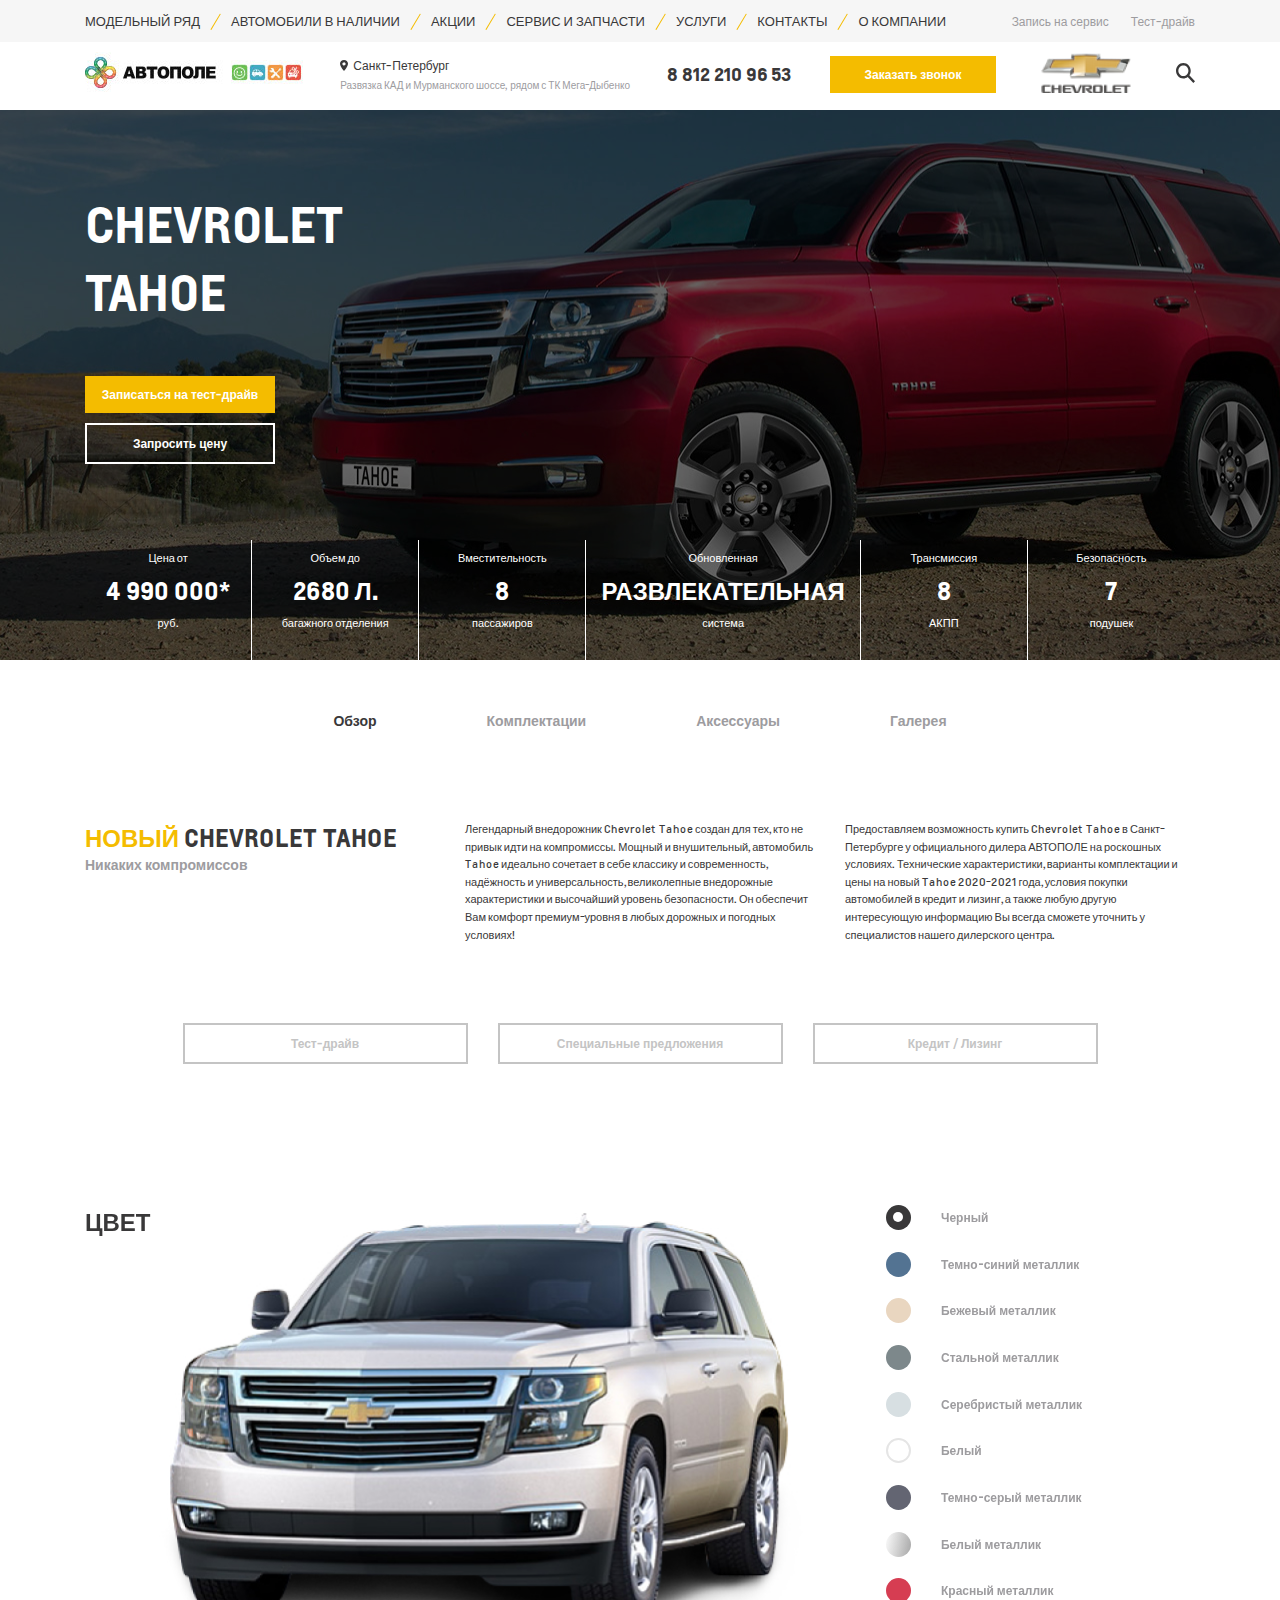
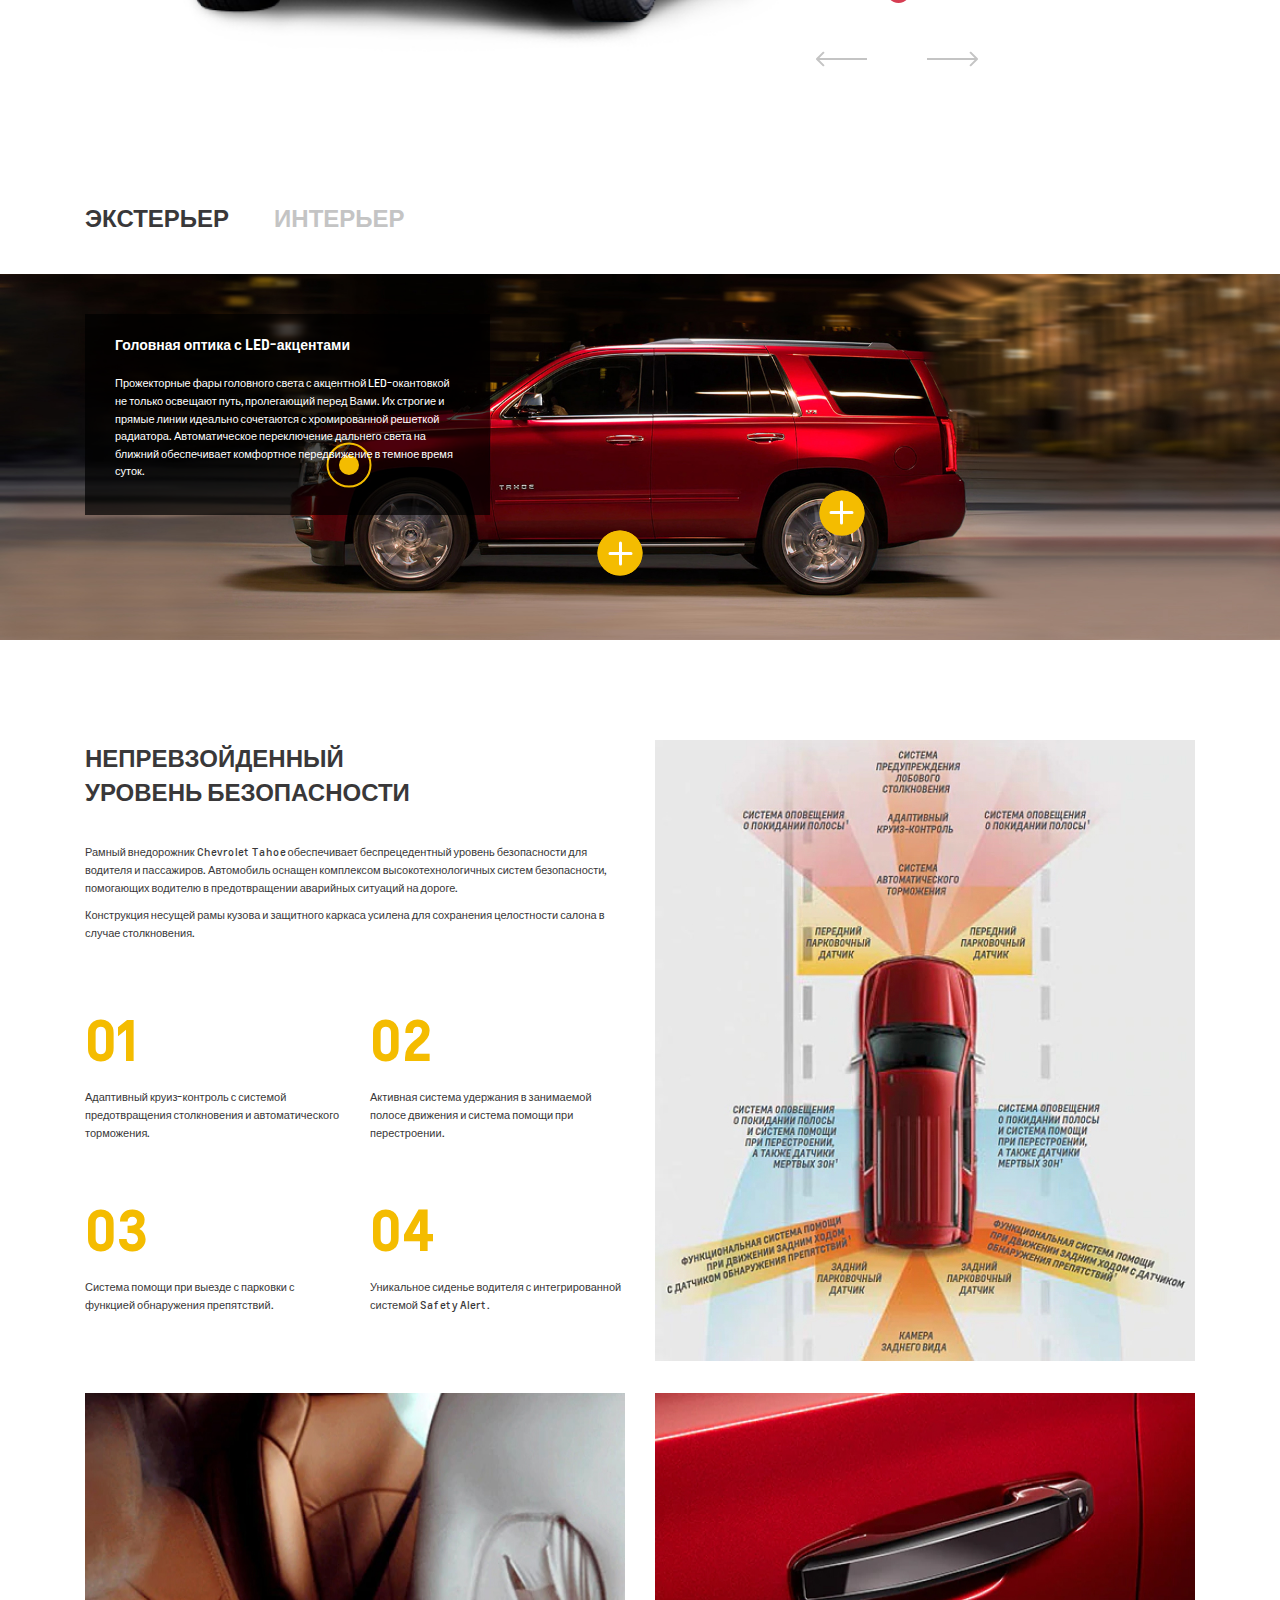
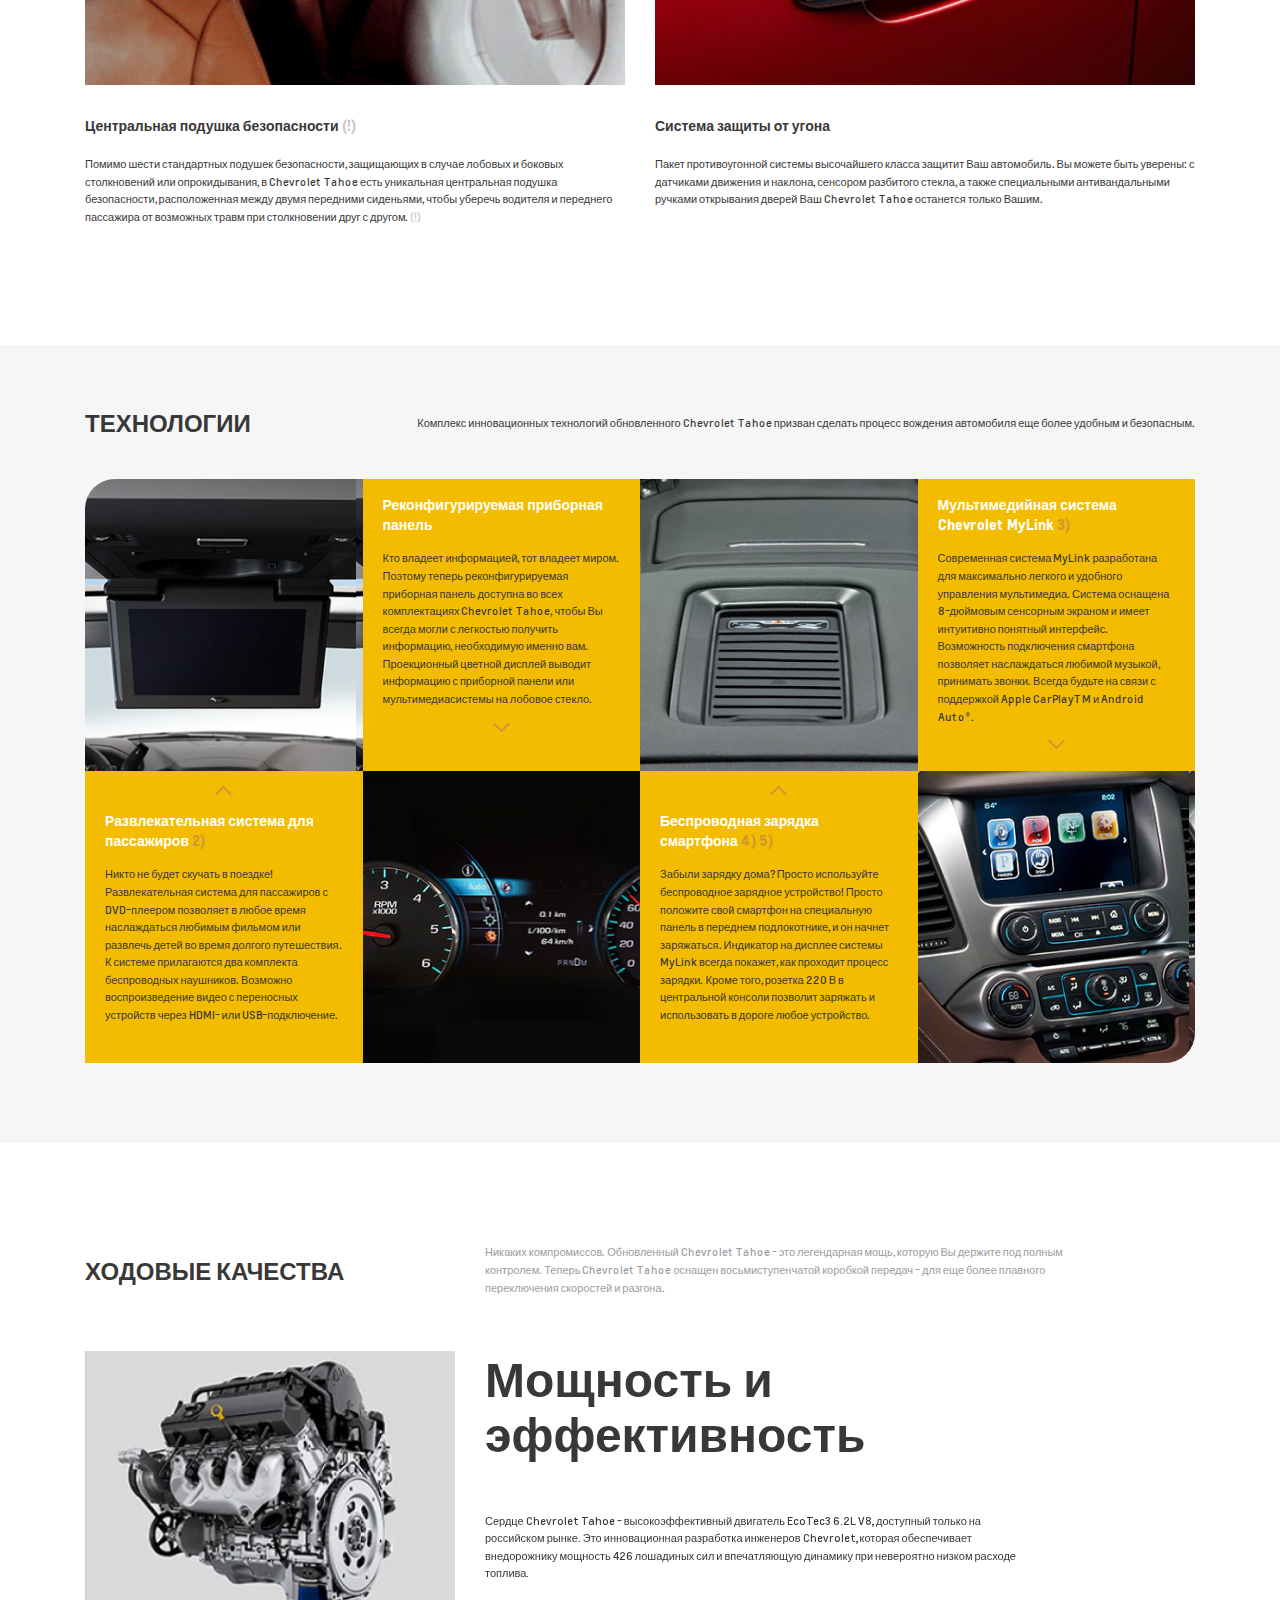
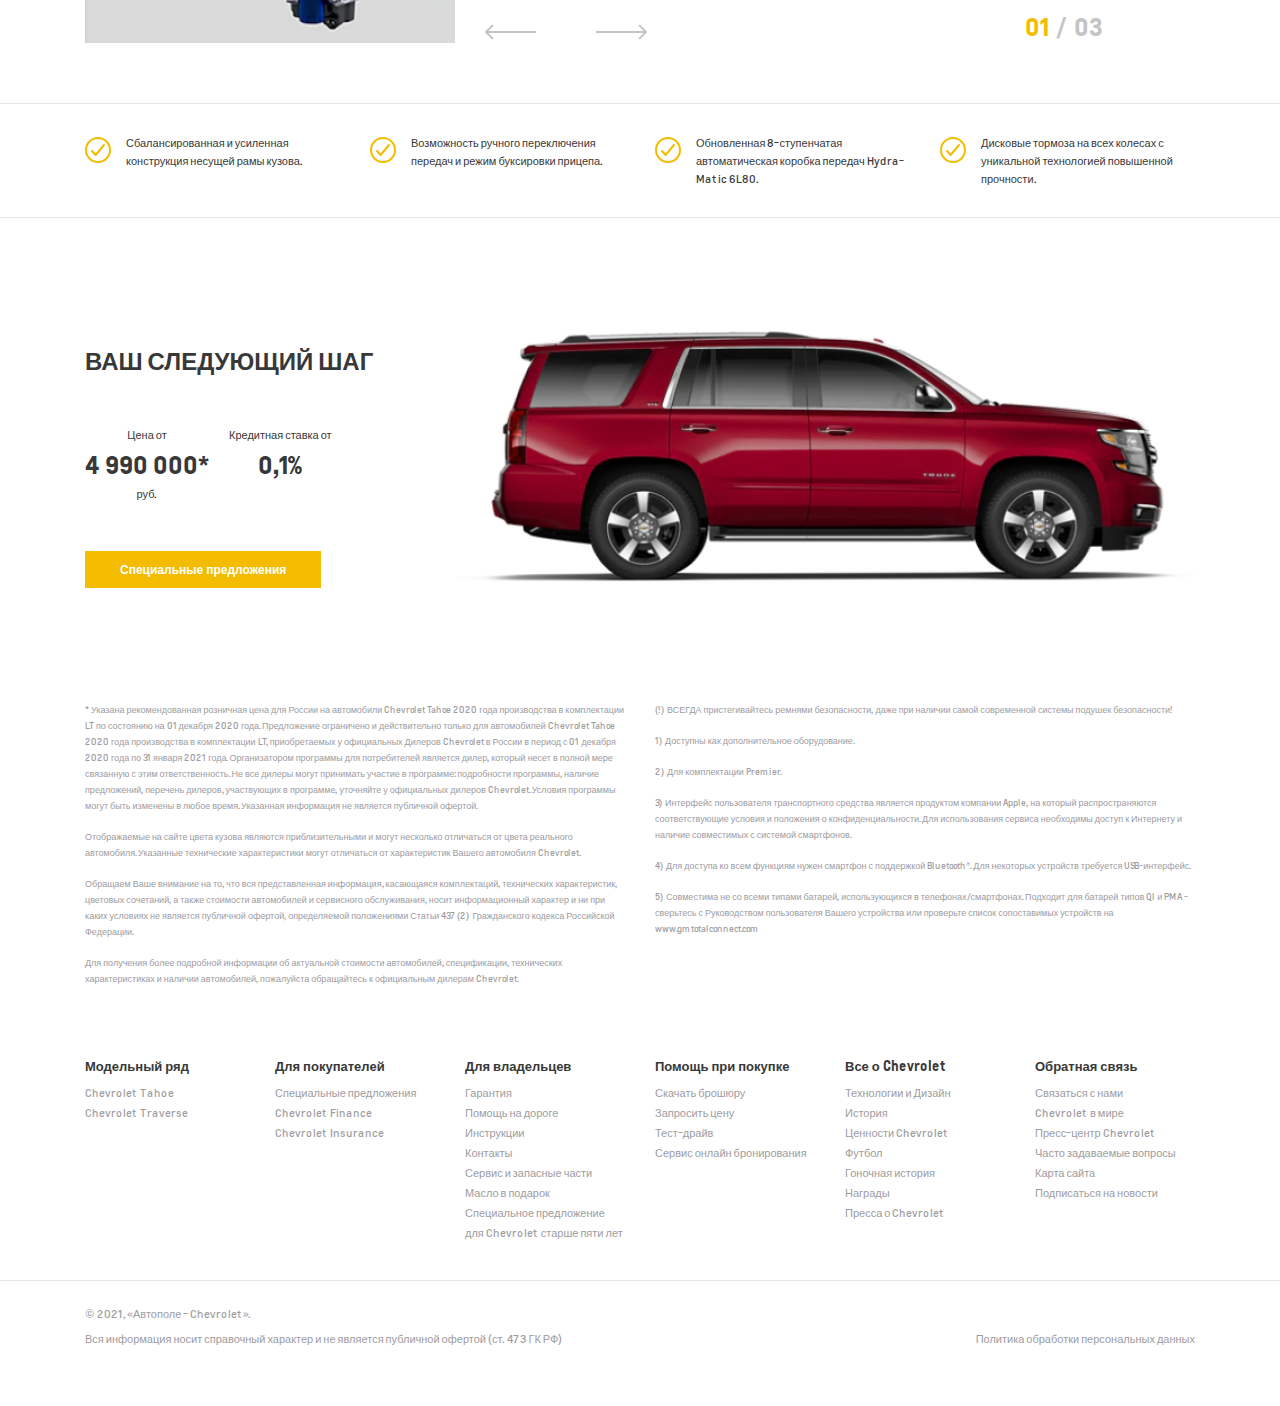
==== commit 4fcc36c8: "header and footer update, offer adaptive" ====
--- a/model.html
+++ b/model.html
@@ -47,9 +47,23 @@
                                 <a href="#">о компании</a>
                             </li>
                         </ul>
+                        <ul class="header-menu header-mobile">
+                            <li class="header-menu__item">
+                                <a href="#">Автомобили в наличии</a>
+                            </li>
+                            <img src="./img/general/header/separator.svg" alt="separator" class="header-menu__separator">
+                            <li class="header-menu__item">
+                                <a href="#">Сервис и запчасти</a>
+                            </li>
+                        </ul>
                         <div class="header-right">
                             <a href="#">Запись на сервис</a>
                             <a href="#">Тест-драйв</a>
+                        </div>
+                        <div class="header-burger">
+                            <span></span>
+                            <span></span>
+                            <span></span>
                         </div>
                     </div>
                 </div>
@@ -608,6 +622,11 @@
                             <a href="#" class="link link_reverse">Карта сайта</a>
                             <a href="#" class="link link_reverse">Подписаться на новости</a>
                         </div>
+                        <div class="footer-item empty"></div>
+                        <div class="footer-item empty"></div>
+                        <div class="footer-item empty"></div>
+                        <div class="footer-item empty"></div>
+                        <div class="footer-item empty"></div>
                     </div>
                 </div>
             </div>
@@ -625,6 +644,54 @@
                 </div>
             </div>
         </footer>
+        <div class="menu">
+            <div class="menu-top">
+                <ul class="menu-menu">
+                    <li class="menu-menu__item">
+                        <a href="#">Модельный ряд</a>
+                    </li>
+                    <li class="menu-menu__item">
+                        <a href="#">Автомобили в наличии</a>
+                    </li>
+                    <li class="menu-menu__item">
+                        <a href="#">Акции</a>
+                    </li>
+                    <li class="menu-menu__item">
+                        <a href="#">Сервис и запчасти</a>
+                    </li>
+                    <li class="menu-menu__item">
+                        <a href="#">Услуги</a>
+                    </li>
+                    <li class="menu-menu__item">
+                        <a href="#">Контакты</a>
+                    </li>
+                    <li class="menu-menu__item">
+                        <a href="#">о компании </a>
+                    </li>
+                </ul>
+                <div class="menu-links">
+                    <a href="#" class="menu-links__item">Запись на сервис</a>
+                    <a href="#" class="menu-links__item">Тест-драйв</a>
+                </div>
+            </div>
+            <div class="menu-bottom">
+                <div class="menu-address header-address">
+                    <div class="header-address__top">
+                        <img src="./img/general/mark.svg" alt="mark">
+                        <span>Санкт-Петербург</span>
+                    </div>
+                    <div class="header-address__bottom">Развязка КАД и Мурманского шоссе, рядом с ТК Мега-Дыбенко</div>
+                </div>
+                <a href="#" class="btn menu-btn">Заказать звонок</a>
+                <a href="#" class="menu-chevrolet">
+                    <img src="./img/general/header/chevrolet.png" alt="chevrolet">
+                </a>
+                <a href="#" class="menu-search">
+                    <img src="./img/general/search.svg" alt="search">
+                </a>
+            </div>
+            <img src="./img/general/close.svg" alt="close" class="menu-close">
+        </div>
     </div>
 
     <script src="./js/jquery-3.5.1.min.js"></script>
--- a/css/style.css
+++ b/css/style.css
@@ -197,12 +197,187 @@
   margin-bottom: 10px;
 }
 
+.choose {
+  position: relative;
+}
+
+.choose-top {
+  display: -webkit-box;
+  display: -ms-flexbox;
+  display: flex;
+  -webkit-box-align: center;
+      -ms-flex-align: center;
+          align-items: center;
+  -webkit-box-pack: justify;
+      -ms-flex-pack: justify;
+          justify-content: space-between;
+  cursor: pointer;
+}
+
+.choose-top__img {
+  width: 11px;
+  fill: none;
+}
+
+.choose-top__img path {
+  stroke: #9D9C9F;
+}
+
+.choose-body {
+  position: absolute;
+  top: 100%;
+  left: 0;
+  width: 100%;
+  background-color: #fff;
+  z-index: 3;
+  max-height: 157px;
+  overflow: auto;
+  height: 0;
+  -webkit-transition: .3s height;
+  transition: .3s height;
+}
+
+.choose-body::-webkit-scrollbar {
+  width: 5px;
+}
+
+.choose-body::-webkit-scrollbar-track {
+  background-color: transparent;
+}
+
+.choose-body::-webkit-scrollbar-thumb {
+  background-color: #C4C4C4;
+}
+
+.choose-item {
+  border-color: #E5E5E5;
+  border-top: none;
+  cursor: pointer;
+  -webkit-transition: .3s background-color;
+  transition: .3s background-color;
+}
+
+.choose-item.active, .choose-item:hover {
+  background-color: #E5E5E5;
+}
+
+.choose.inactive .choose-top {
+  color: #9D9C9F;
+  cursor: default;
+}
+
+.choose.inactive .choose-top__img path {
+  stroke: #C4C4C4;
+}
+
+.range {
+  height: 1px;
+  background-color: #F4BC00;
+}
+
+.range::-webkit-slider-thumb {
+  -webkit-appearance: none;
+  -webkit-box-shadow: 0px 0px 3px rgba(0, 0, 0, 0.25);
+          box-shadow: 0px 0px 3px rgba(0, 0, 0, 0.25);
+  height: 11px;
+  width: 11px;
+  background-color: #F4BC00;
+  border-radius: 50%;
+  cursor: pointer;
+}
+
 .policy {
   color: #393839;
 }
 
 .policy::after {
   background-color: #393839;
+}
+
+@media (max-width: 1100px) {
+  .title {
+    font-size: 22px;
+  }
+  .title_grand {
+    font-size: 40px;
+  }
+  .title_small {
+    font-size: 14px;
+  }
+  .btn {
+    font-size: 12px;
+    padding: 10px 35px;
+  }
+  .btn_tight {
+    padding: 10px;
+  }
+  .input {
+    padding: 8px 10px;
+  }
+  .input-title {
+    font-size: 11px;
+  }
+}
+
+@media (max-width: 800px) {
+  .title {
+    font-size: 20px;
+  }
+  .title_grand {
+    font-size: 34px;
+  }
+  .title_small {
+    font-size: 14px;
+  }
+  .btn {
+    font-size: 12px;
+    padding: 8px 25px;
+  }
+  .btn_tight {
+    padding: 8px;
+  }
+  .input {
+    padding: 6px 8px;
+  }
+  .input-title {
+    font-size: 10px;
+  }
+}
+
+@media (max-width: 600px) {
+  .title {
+    font-size: 20px;
+  }
+  .title_grand {
+    font-size: 28px;
+  }
+  .title_small {
+    font-size: 14px;
+  }
+}
+
+@media (max-width: 500px) {
+  .title {
+    font-size: 18px;
+  }
+  .title_grand {
+    font-size: 24px;
+  }
+  .title_small {
+    font-size: 12px;
+  }
+}
+
+@media (max-width: 350px) {
+  .title {
+    font-size: 16px;
+  }
+  .title_grand {
+    font-size: 22px;
+  }
+  .title_small {
+    font-size: 11px;
+  }
 }
 
 .header-top {
@@ -248,6 +423,10 @@
   color: #F4BC00;
 }
 
+.header-mobile {
+  display: none;
+}
+
 .header-right a {
   color: #9D9C9F;
   font-size: 12px;
@@ -305,9 +484,108 @@
   font-weight: 700;
 }
 
+.header-burger {
+  padding: 10px;
+  width: 40px;
+  height: 30px;
+  cursor: pointer;
+  position: relative;
+  display: none;
+}
+
+.header-burger span {
+  position: absolute;
+  left: 50%;
+  -webkit-transform: translateX(-50%);
+          transform: translateX(-50%);
+  height: 2px;
+  width: 20px;
+  background-color: #393839;
+}
+
+.header-burger span:first-child {
+  top: 10px;
+}
+
+.header-burger span:nth-child(2) {
+  top: 14px;
+}
+
+.header-burger span:last-child {
+  bottom: 10px;
+}
+
+@media (max-width: 1100px) {
+  .header-top {
+    padding: 5px 0;
+  }
+  .header-main {
+    padding: 5px 0;
+  }
+  .header-menu {
+    display: none;
+  }
+  .header-menu__item a {
+    font-size: 11px;
+  }
+  .header-menu__separator {
+    margin: 0 5px;
+  }
+  .header-mobile {
+    display: -webkit-box;
+    display: -ms-flexbox;
+    display: flex;
+  }
+  .header-right {
+    display: none;
+  }
+  .header-burger {
+    display: block;
+  }
+  .header-address {
+    display: none;
+  }
+  .header-btn {
+    display: none;
+  }
+  .header-chevrolet {
+    display: none;
+  }
+  .header-search {
+    display: none;
+  }
+  .header-phone {
+    font-size: 16px;
+  }
+}
+
+@media (max-width: 450px) {
+  .header-logo img {
+    max-width: 190px;
+  }
+}
+
+@media (max-width: 360px) {
+  .header-top__container {
+    -webkit-box-orient: vertical;
+    -webkit-box-direction: normal;
+        -ms-flex-direction: column;
+            flex-direction: column;
+  }
+  .header-menu {
+    margin-bottom: 5px;
+  }
+  .header-main__container {
+    -webkit-box-orient: vertical;
+    -webkit-box-direction: normal;
+        -ms-flex-direction: column;
+            flex-direction: column;
+  }
+}
+
 .footer-top {
   border-bottom: 1px solid #E5E5E5;
-  padding-bottom: 35px;
+  padding-bottom: 5px;
 }
 
 .footer-list {
@@ -390,6 +668,46 @@
   background-color: #9D9C9F;
 }
 
+@media (max-width: 1100px) {
+  .footer-bottom {
+    padding: 20px 0 50px 0;
+  }
+}
+
+@media (max-width: 900px) {
+  .footer-item {
+    margin: 0 15px 20px 15px;
+  }
+  .footer-bottom {
+    padding: 20px 0 40px 0;
+  }
+}
+
+@media (max-width: 800px) {
+  .footer-bottom {
+    padding: 15px 0;
+  }
+  .footer-bottom__container {
+    -webkit-box-orient: vertical;
+    -webkit-box-direction: normal;
+        -ms-flex-direction: column;
+            flex-direction: column;
+    -webkit-box-align: center;
+        -ms-flex-align: center;
+            align-items: center;
+    text-align: center;
+  }
+  .footer-bottom__item {
+    margin-bottom: 10px;
+  }
+  .footer-bottom__item div {
+    margin-bottom: 7px;
+  }
+  .footer-bottom__item:last-child {
+    margin-bottom: 0;
+  }
+}
+
 .slider {
   padding: 55px 0 80px 0;
 }
@@ -456,6 +774,43 @@
 .slider-item img {
   max-width: 100%;
   display: block;
+  margin: 0 auto;
+}
+
+@media (max-width: 1100px) {
+  .slider {
+    padding: 45px 0 60px 0;
+  }
+  .slider-top {
+    margin-bottom: 25px;
+  }
+}
+
+@media (max-width: 900px) {
+  .slider {
+    padding: 35px 0 50px 0;
+  }
+  .slider-top {
+    margin-bottom: 20px;
+  }
+}
+
+@media (max-width: 600px) {
+  .slider {
+    padding: 25px 0;
+  }
+  .slider-top {
+    margin-bottom: 15px;
+  }
+  .slider-arrows {
+    margin-top: 15px;
+  }
+  .slider-arrows:first-child {
+    margin-right: 20px;
+  }
+  .slider-arrows:last-child {
+    margin-left: 20px;
+  }
 }
 
 .breadcrumbs-container {
@@ -547,6 +902,120 @@
 
 .tabs-item.active, .tabs-item:hover {
   color: #393839;
+}
+
+.menu {
+  position: fixed;
+  width: 350px;
+  right: -350px;
+  top: 0;
+  height: 100%;
+  background-color: #fff;
+  z-index: 5;
+  padding: 30px 20px 15px 20px;
+  display: -webkit-box;
+  display: -ms-flexbox;
+  display: flex;
+  -webkit-box-orient: vertical;
+  -webkit-box-direction: normal;
+      -ms-flex-direction: column;
+          flex-direction: column;
+  -webkit-box-pack: justify;
+      -ms-flex-pack: justify;
+          justify-content: space-between;
+  -webkit-transition: .3s right;
+  transition: .3s right;
+}
+
+.menu-close {
+  position: absolute;
+  cursor: pointer;
+  right: 10px;
+  top: 10px;
+}
+
+.menu-top {
+  -webkit-box-flex: 1;
+      -ms-flex-positive: 1;
+          flex-grow: 1;
+  overflow: auto;
+}
+
+.menu-menu {
+  list-style-type: none;
+  text-align: center;
+  margin-bottom: 20px;
+}
+
+.menu-menu__item {
+  margin-bottom: 10px;
+  text-transform: uppercase;
+  font-size: 12px;
+}
+
+.menu-menu__item a {
+  color: #393839;
+}
+
+.menu-menu__item:last-child {
+  margin-bottom: 0;
+}
+
+.menu-bottom {
+  display: -webkit-box;
+  display: -ms-flexbox;
+  display: flex;
+  -webkit-box-orient: vertical;
+  -webkit-box-direction: normal;
+      -ms-flex-direction: column;
+          flex-direction: column;
+  -webkit-box-align: center;
+      -ms-flex-align: center;
+          align-items: center;
+}
+
+.menu-links {
+  display: -webkit-box;
+  display: -ms-flexbox;
+  display: flex;
+  -webkit-box-align: center;
+      -ms-flex-align: center;
+          align-items: center;
+  -webkit-box-pack: center;
+      -ms-flex-pack: center;
+          justify-content: center;
+}
+
+.menu-links__item {
+  margin-right: 15px;
+  color: #393839;
+}
+
+.menu-links__item:last-child {
+  margin-right: 0;
+}
+
+.menu-btn {
+  margin-bottom: 15px;
+}
+
+.menu-address {
+  margin-bottom: 15px;
+}
+
+.menu-search {
+  margin-top: 20px;
+}
+
+.menu.active {
+  right: 0;
+}
+
+@media (max-width: 400px) {
+  .menu {
+    width: 300px;
+    right: -300px;
+  }
 }
 
 .hero {
@@ -595,6 +1064,29 @@
   max-width: 100%;
 }
 
+@media (max-width: 1100px) {
+  .hero-btn {
+    padding: 20px 40px;
+    bottom: 20px;
+    right: 32%;
+  }
+}
+
+@media (max-width: 800px) {
+  .hero-btn {
+    padding: 15px 30px;
+    font-size: 12px;
+  }
+}
+
+@media (max-width: 500px) {
+  .hero-btn {
+    padding: 12px 25px;
+    right: 30%;
+    font-size: 11px;
+  }
+}
+
 .description {
   padding: 70px 0 55px 0;
 }
@@ -632,13 +1124,76 @@
 }
 
 .description-text {
+  margin-bottom: 20px;
+}
+
+.description-text {
   -webkit-box-flex: 1;
       -ms-flex-positive: 1;
           flex-grow: 1;
 }
 
 .description-btn {
-  min-width: 255px;
+  width: 100%;
+  max-width: 255px;
+}
+
+@media (max-width: 1100px) {
+  .description {
+    padding: 60px 0 45px 0;
+  }
+  .description-title {
+    margin-bottom: 50px;
+  }
+}
+
+@media (max-width: 900px) {
+  .description {
+    padding: 50px 0 40px 0;
+  }
+  .description-title {
+    margin-bottom: 40px;
+  }
+}
+
+@media (max-width: 750px) {
+  .description {
+    padding: 35px 0;
+  }
+  .description-container {
+    -webkit-box-orient: vertical;
+    -webkit-box-direction: normal;
+        -ms-flex-direction: column;
+            flex-direction: column;
+  }
+  .description-title {
+    margin-bottom: 30px;
+  }
+  .description-left, .description-right {
+    width: 100%;
+  }
+  .description-left {
+    margin-bottom: 20px;
+  }
+  .description-left .description-btn {
+    -ms-flex-item-align: center;
+        -ms-grid-row-align: center;
+        align-self: center;
+  }
+  .description-btn {
+    -ms-flex-item-align: center;
+        -ms-grid-row-align: center;
+        align-self: center;
+  }
+}
+
+@media (max-width: 500px) {
+  .description {
+    padding: 25px 0;
+  }
+  .description-title {
+    margin-bottom: 20px;
+  }
 }
 
 .calc {
@@ -687,12 +1242,26 @@
 }
 
 .calc-item__wrapper .calc-item {
+  -ms-flex-preferred-size: 50px;
+      flex-basis: 50px;
   -webkit-box-flex: 1;
       -ms-flex-positive: 1;
           flex-grow: 1;
   margin: 0 15px;
 }
 
+.calc-item__range {
+  position: absolute;
+  bottom: 0;
+  left: 0;
+  width: 100%;
+  z-index: 2;
+}
+
+.calc-item__range-value {
+  position: relative;
+}
+
 .calc-input {
   width: 100%;
 }
@@ -703,6 +1272,65 @@
 
 .calc-submit {
   width: 100%;
+}
+
+@media (max-width: 1100px) {
+  .calc {
+    padding: 30px 0 50px 0;
+  }
+  .calc-title {
+    margin-bottom: 25px;
+  }
+  .calc-column {
+    width: calc(100% / 4 * 3);
+    padding: 30px 0 40px 0;
+  }
+}
+
+@media (max-width: 900px) {
+  .calc {
+    padding: 25px 0 40px 0;
+  }
+  .calc-title {
+    margin-bottom: 20px;
+  }
+  .calc-column {
+    width: calc(100% / 5 * 4);
+    padding: 25px 0 30px 0;
+  }
+}
+
+@media (max-width: 750px) {
+  .calc {
+    padding: 25px 0;
+  }
+  .calc-main {
+    -webkit-box-orient: vertical;
+    -webkit-box-direction: normal;
+        -ms-flex-direction: column;
+            flex-direction: column;
+  }
+  .calc-item {
+    margin-bottom: 15px;
+  }
+  .calc-item__wrapper {
+    width: calc(100% + 20px);
+    margin-left: -10px;
+  }
+  .calc-item__wrapper .calc-item {
+    margin: 0 10px;
+  }
+  .calc-column {
+    width: 100%;
+    padding: 20px;
+  }
+  .calc-column__wrapper {
+    width: 100%;
+  }
+  .calc-column__wrapper:first-child {
+    border-right: none;
+    border-bottom: 1px solid #C4C4C4;
+  }
 }
 
 .offer {
@@ -785,6 +1413,51 @@
       -ms-flex-positive: 1;
           flex-grow: 1;
   margin-bottom: 30px;
+}
+
+@media (max-width: 1100px) {
+  .offer {
+    padding-bottom: 80px;
+  }
+  .offer-tabs {
+    margin-bottom: 30px;
+  }
+  .offer-tabs__item {
+    margin-right: 40px;
+  }
+  .offer-item__img {
+    margin-bottom: 10px;
+  }
+  .offer-item__title {
+    margin-bottom: 10px;
+  }
+  .offer-item__top {
+    margin-bottom: 20px;
+  }
+}
+
+@media (max-width: 900px) {
+  .offer {
+    padding-bottom: 60px;
+  }
+  .offer-tabs {
+    margin-bottom: 25px;
+  }
+  .offer-tabs__item {
+    margin-right: 30px;
+  }
+}
+
+@media (max-width: 600px) {
+  .offer {
+    padding-bottom: 30px;
+  }
+  .offer-tabs {
+    margin-bottom: 20px;
+  }
+  .offer-tabs__item {
+    margin-right: 20px;
+  }
 }
 
 .offerSingle {
@@ -2084,6 +2757,20 @@
       -ms-flex-align: center;
           align-items: center;
   cursor: pointer;
+  -webkit-transition: .3s background-color;
+  transition: .3s background-color;
+}
+
+.model-specs__item-top.active .model-specs__item-dec {
+  background-color: transparent;
+}
+
+.model-specs__item-top.active .model-specs__item-dec::after, .model-specs__item-top.active .model-specs__item-dec::before {
+  background-color: #F4BC00;
+}
+
+.model-specs__item-top.active .model-specs__item-dec::before {
+  height: 0;
 }
 
 .model-specs__item-dec {
@@ -2105,6 +2792,8 @@
   left: 50%;
   -webkit-transform: translate(-50%, -50%);
           transform: translate(-50%, -50%);
+  -webkit-transition: .3s background-color, .3s height;
+  transition: .3s background-color, .3s height;
 }
 
 .model-specs__item-dec::after {
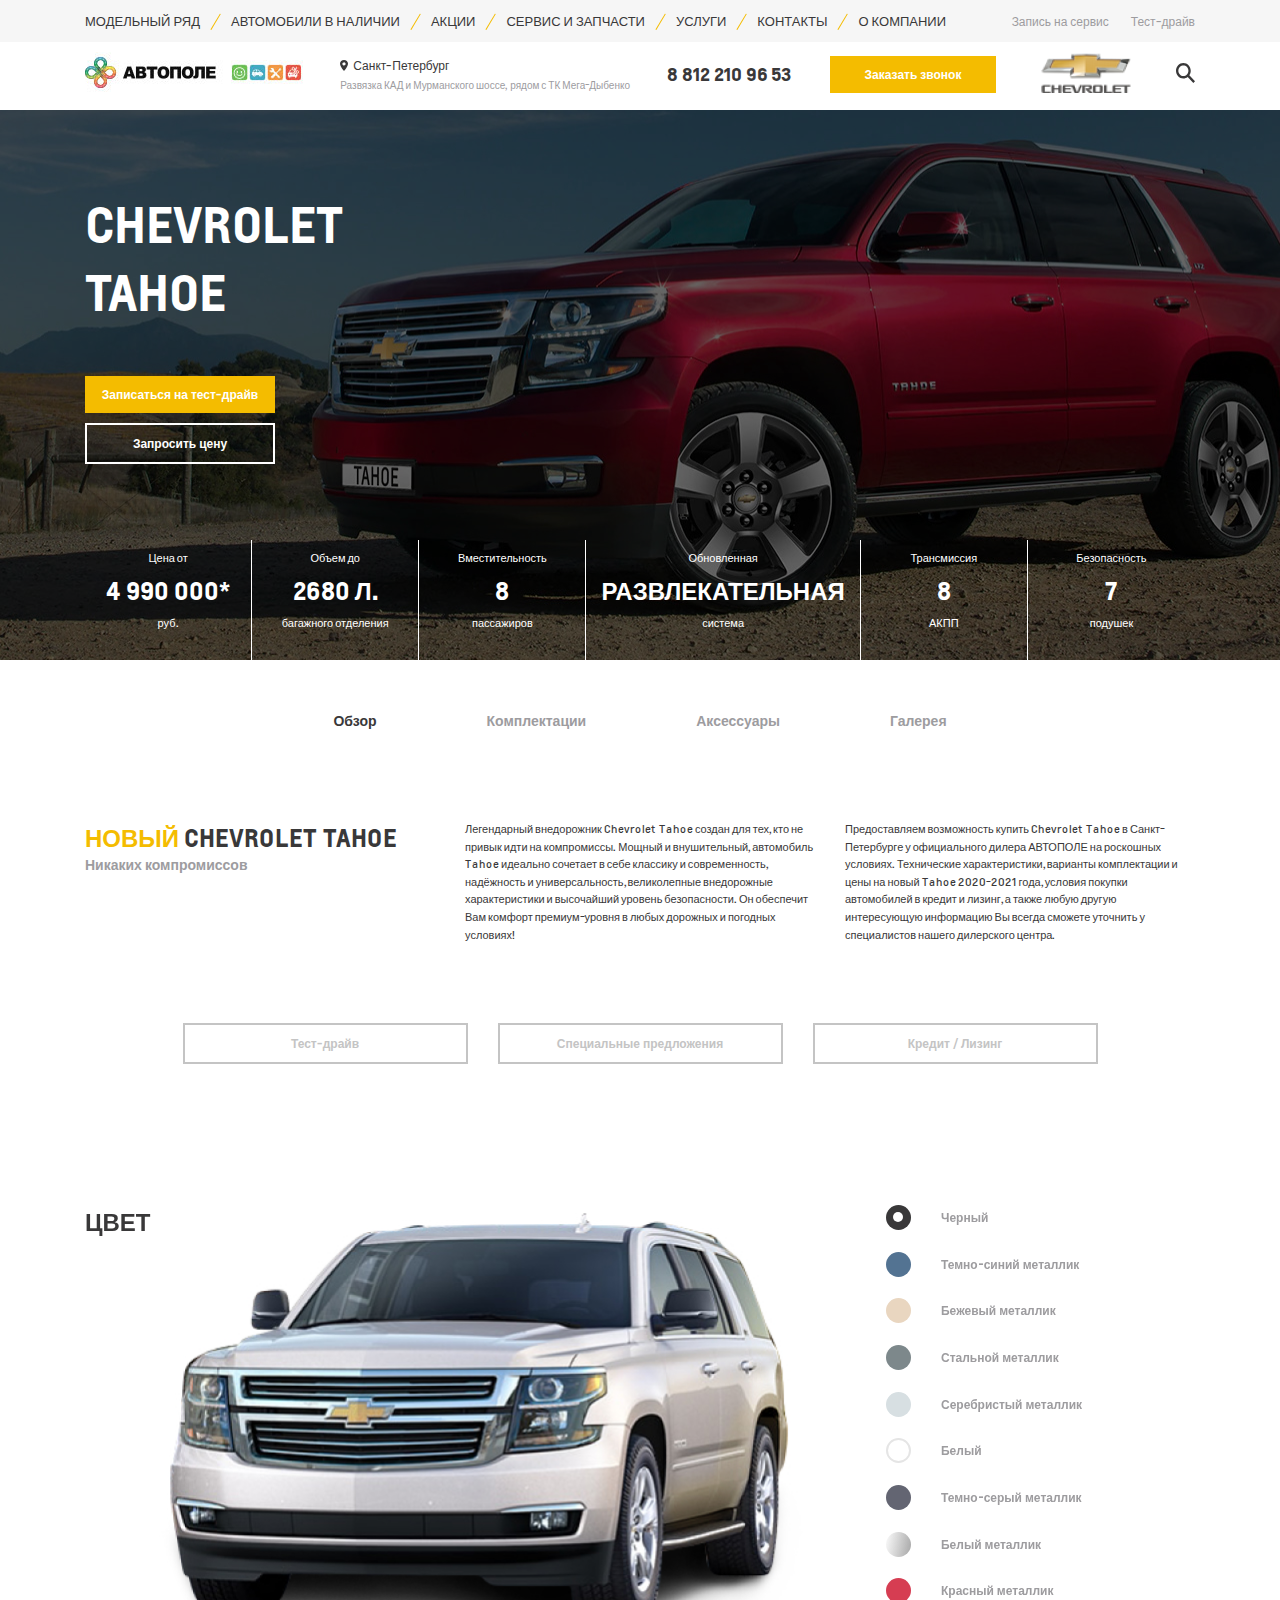
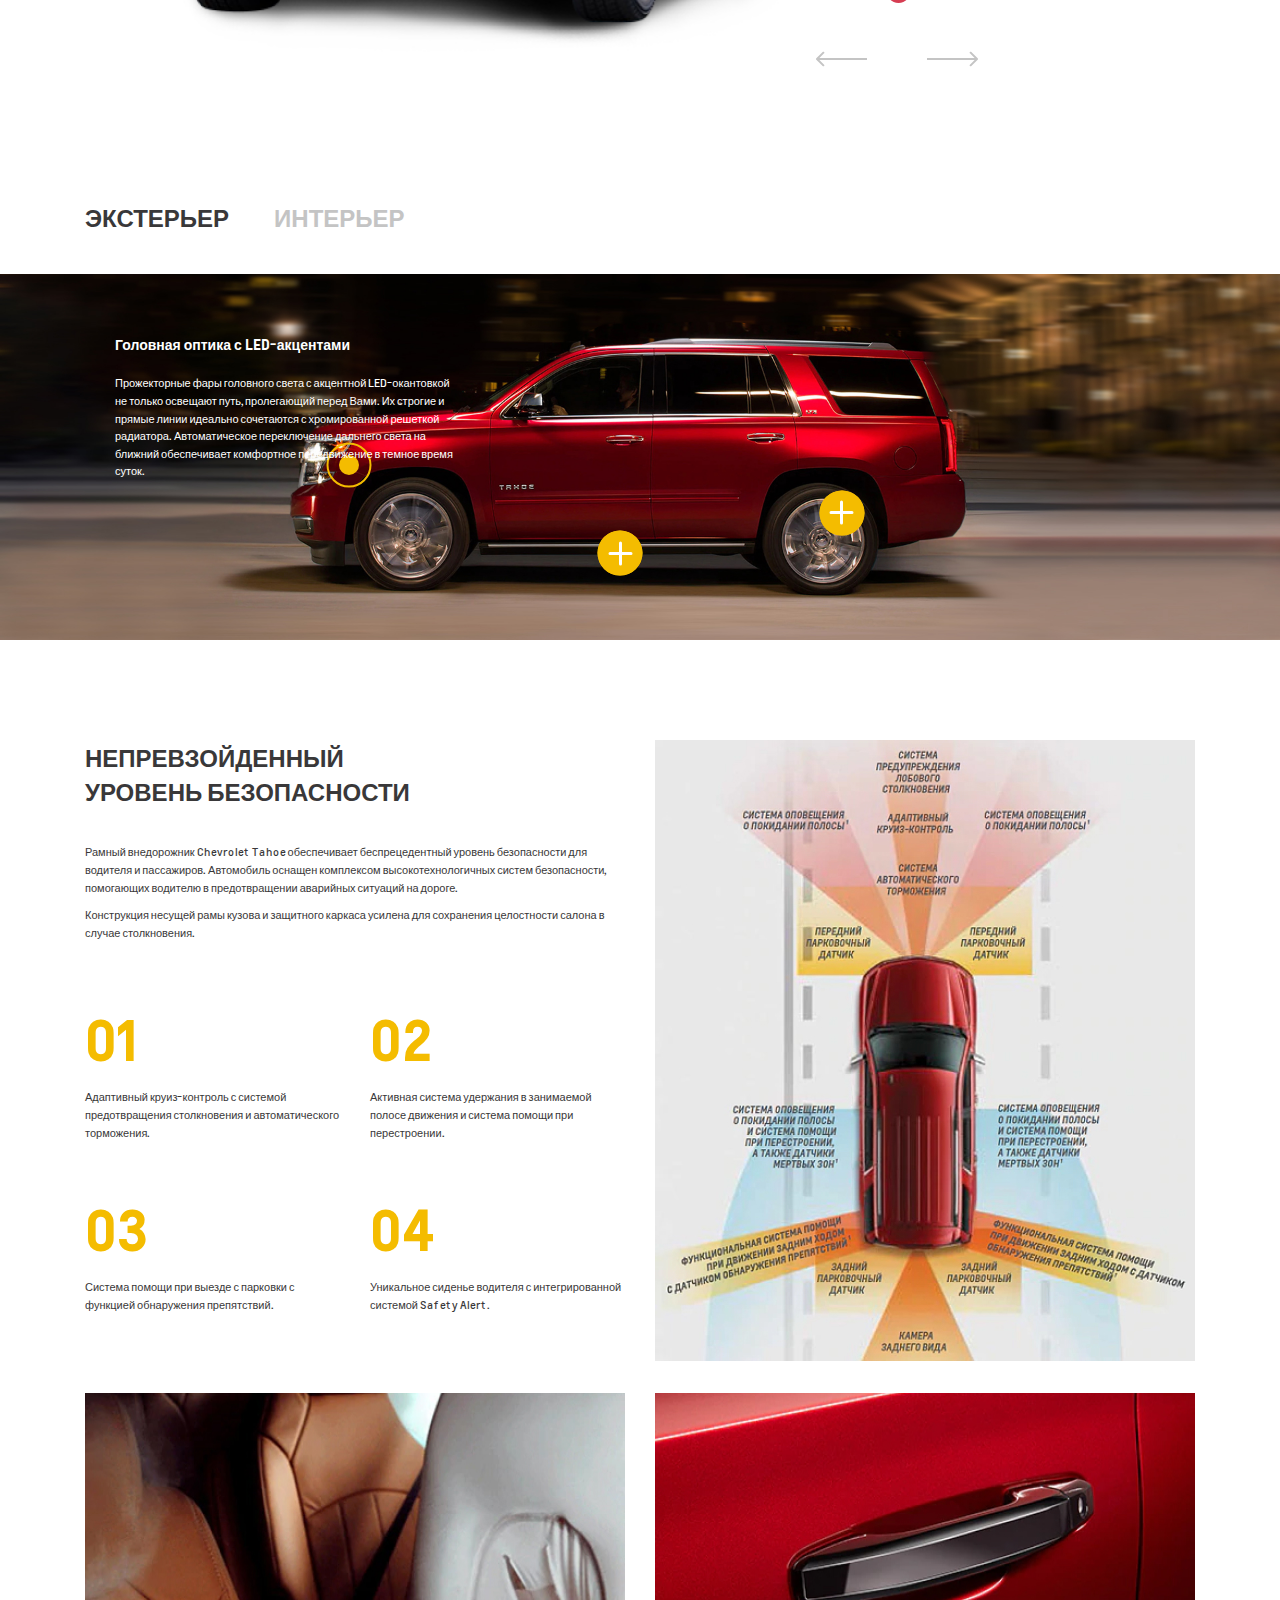
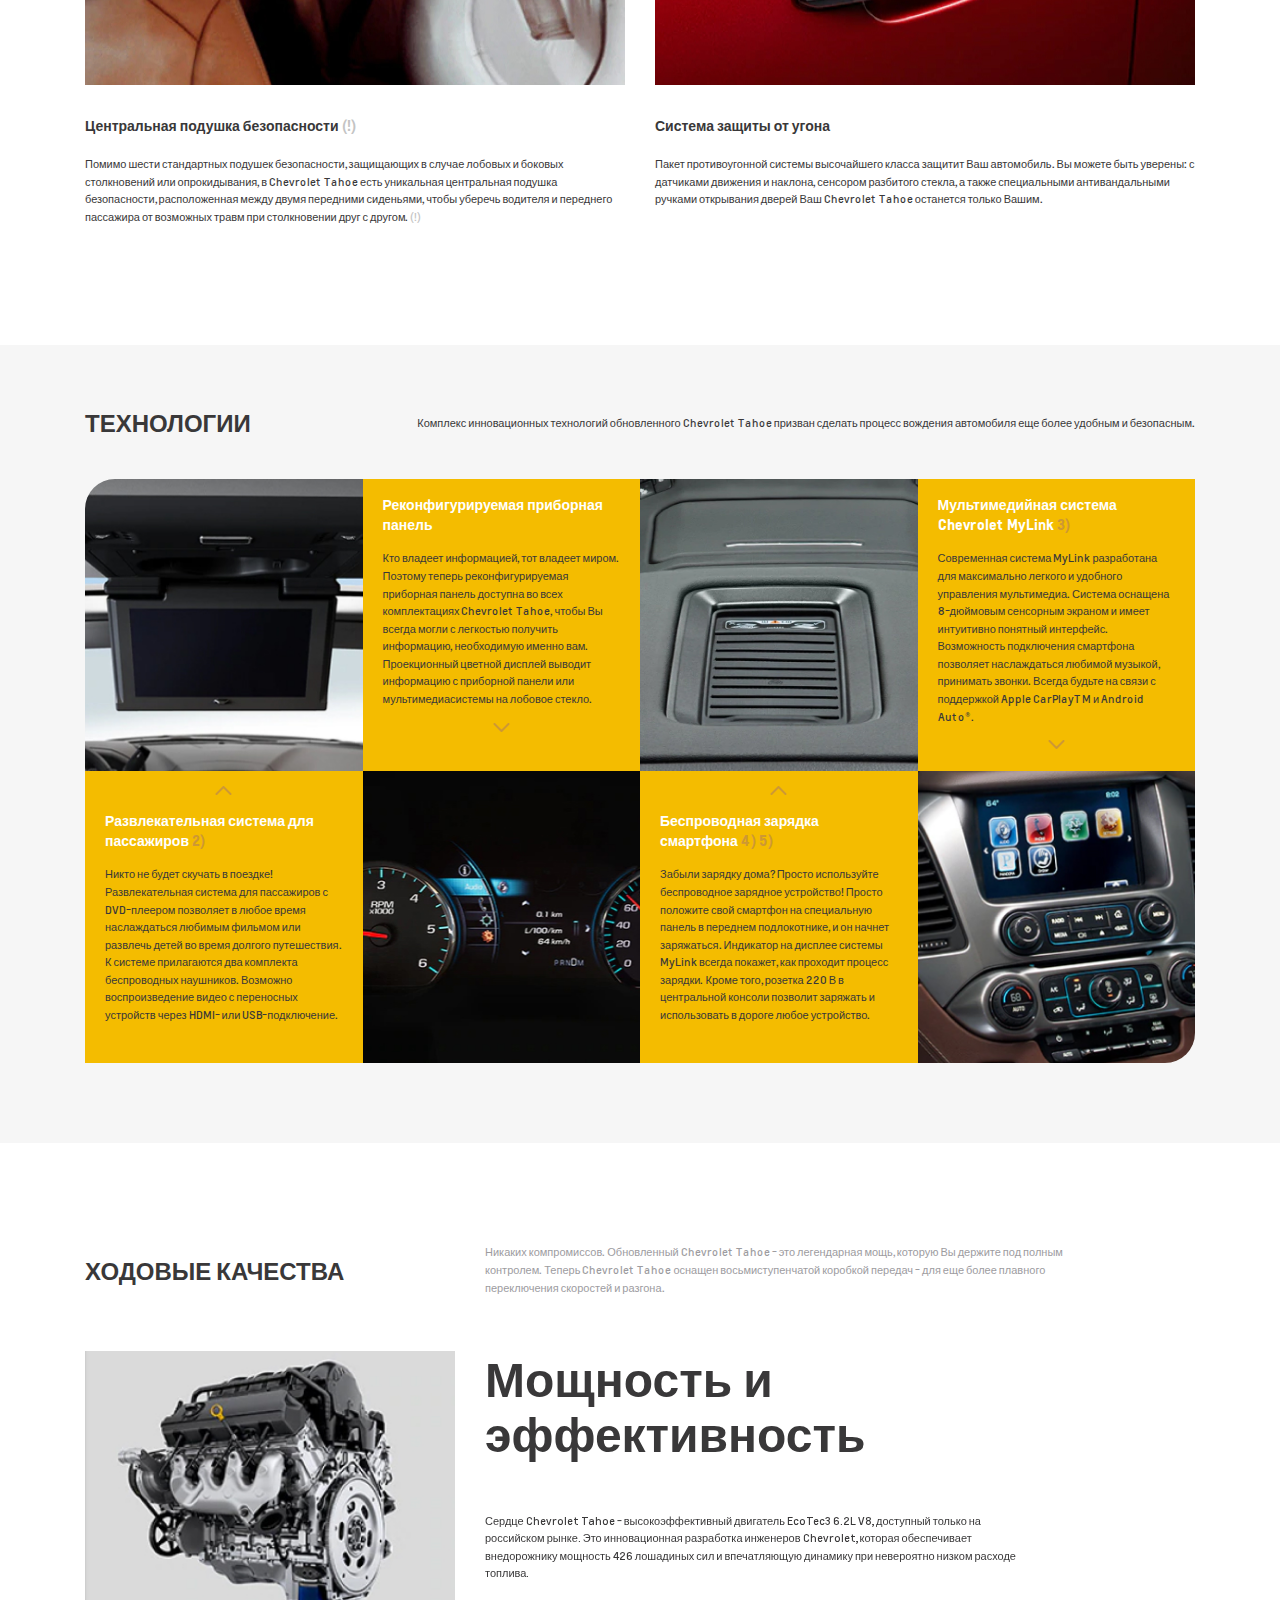
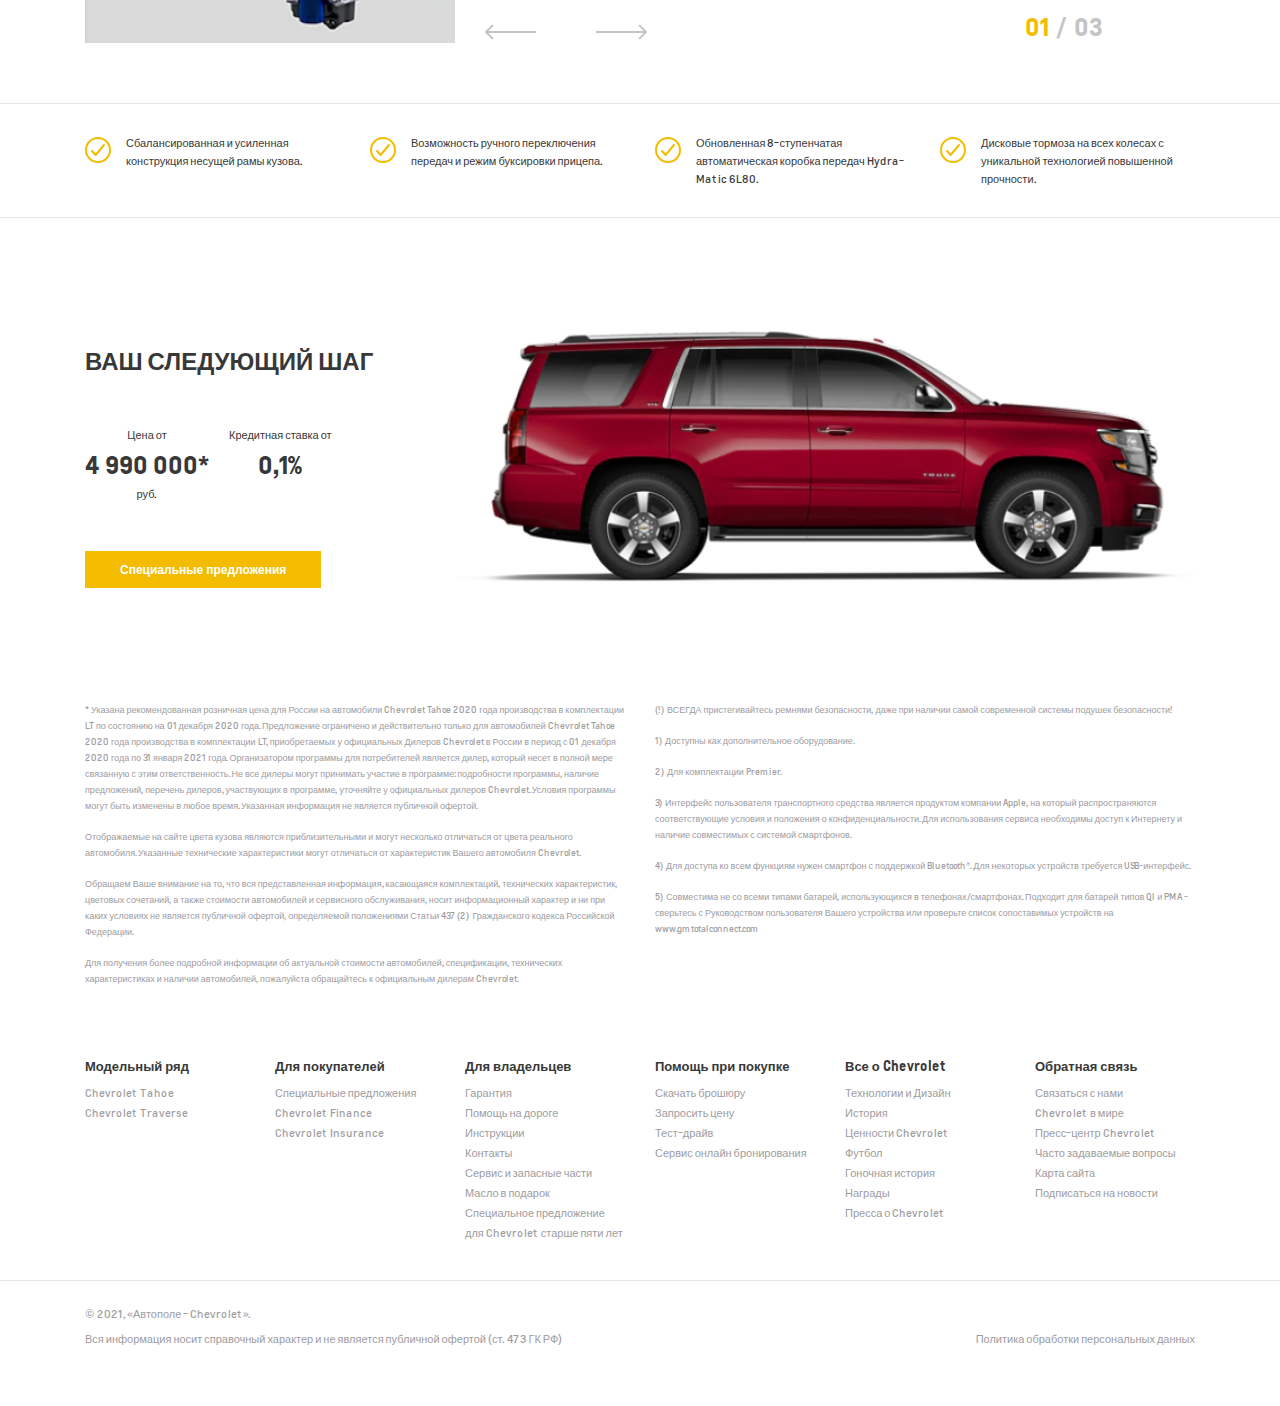
==== commit 2f45b75b: "model index adaptive" ====
--- a/model.html
+++ b/model.html
@@ -130,6 +130,11 @@
                             <span class="title">7</span>
                             подушек
                         </div>
+                        <div class="model-hero__list-item empty"></div>
+                        <div class="model-hero__list-item empty"></div>
+                        <div class="model-hero__list-item empty"></div>
+                        <div class="model-hero__list-item empty"></div>
+                        <div class="model-hero__list-item empty"></div>
                     </div>
                 </div>
             </section>
@@ -157,9 +162,9 @@
             </div>
             <div class="container">
                 <div class="model-links">
-                    <a href="#" class="btn btn_border model-links__item">Тест-драйв</a>
-                    <a href="#" class="btn btn_border model-links__item">Специальные предложения</a>
-                    <a href="#" class="btn btn_border model-links__item">Кредит / Лизинг</a>
+                    <a href="#" class="btn btn_tight btn_border model-links__item">Тест-драйв</a>
+                    <a href="#" class="btn btn_tight btn_border model-links__item">Специальные предложения</a>
+                    <a href="#" class="btn btn_tight btn_border model-links__item">Кредит / Лизинг</a>
                 </div>
             </div>
             <section class="model-color">
@@ -299,15 +304,15 @@
                     </div>
                     <div class="model-parts__img" style="background-image: url(./img/model/parts/1.jpg)">
                         <div class="model-parts__img-sizer"></div>
-                    </div>
-                    <div class="model-parts__circle model-parts__circle0 active" style="left: 25.5%; top: 46%;">
-                        <img src="./img/model/parts/plus.svg" alt="plus" class="model-parts__circle-img">
-                    </div>
-                    <div class="model-parts__circle model-parts__circle0" style="left: 46.7%; top: 70.1%;">
-                        <img src="./img/model/parts/plus.svg" alt="plus" class="model-parts__circle-img">
-                    </div>
-                    <div class="model-parts__circle model-parts__circle0" style="left: 64%; top: 59%;">
-                        <img src="./img/model/parts/plus.svg" alt="plus" class="model-parts__circle-img">
+                        <div class="model-parts__circle model-parts__circle0 active" style="left: 25.5%; top: 46%;">
+                            <img src="./img/model/parts/plus.svg" alt="plus" class="model-parts__circle-img">
+                        </div>
+                        <div class="model-parts__circle model-parts__circle0" style="left: 46.7%; top: 70.1%;">
+                            <img src="./img/model/parts/plus.svg" alt="plus" class="model-parts__circle-img">
+                        </div>
+                        <div class="model-parts__circle model-parts__circle0" style="left: 64%; top: 59%;">
+                            <img src="./img/model/parts/plus.svg" alt="plus" class="model-parts__circle-img">
+                        </div>
                     </div>
                 </div>
                 <div class="model-parts__body">
--- a/css/style.css
+++ b/css/style.css
@@ -354,6 +354,12 @@
   .title_small {
     font-size: 14px;
   }
+  .text {
+    font-size: 10px;
+  }
+  .text_small {
+    font-size: 8px;
+  }
 }
 
 @media (max-width: 500px) {
@@ -817,24 +823,47 @@
   display: -webkit-box;
   display: -ms-flexbox;
   display: flex;
+  -ms-flex-wrap: wrap;
+      flex-wrap: wrap;
   -webkit-box-align: center;
       -ms-flex-align: center;
           align-items: center;
   padding-top: 15px;
-  padding-bottom: 40px;
+  padding-bottom: 35px;
 }
 
 .breadcrumbs-dec {
   margin: 0 10px;
+  margin-bottom: 5px;
 }
 
 .breadcrumbs-item {
   color: #9D9C9F;
   font-size: 10px;
+  margin-bottom: 5px;
 }
 
 .breadcrumbs-item::after {
   background-color: #9D9C9F;
+}
+
+@media (max-width: 1100px) {
+  .breadcrumbs-container {
+    padding-bottom: 25px;
+  }
+}
+
+@media (max-width: 900px) {
+  .breadcrumbs-container {
+    padding-bottom: 20px;
+  }
+}
+
+@media (max-width: 600px) {
+  .breadcrumbs-container {
+    padding-top: 10px;
+    padding-bottom: 15px;
+  }
 }
 
 .app {
@@ -877,6 +906,65 @@
 
 .app-policy {
   font-size: 9px;
+}
+
+@media (max-width: 1100px) {
+  .app {
+    padding: 50px 0;
+  }
+  .app-main {
+    padding: 40px 80px 50px 80px;
+  }
+  .app-title {
+    margin-bottom: 35px;
+  }
+}
+
+@media (max-width: 900px) {
+  .app {
+    padding: 40px 0;
+  }
+  .app-main {
+    padding: 30px 50px;
+  }
+  .app-title {
+    margin-bottom: 25px;
+  }
+}
+
+@media (max-width: 750px) {
+  .app {
+    padding: 30px 0;
+  }
+  .app-main {
+    padding: 20px 30px;
+  }
+  .app-title {
+    margin-bottom: 20px;
+  }
+}
+
+@media (max-width: 650px) {
+  .app {
+    padding: 25px 0;
+  }
+  .app-item {
+    width: 100%;
+    margin-bottom: 15px;
+  }
+  .app-item__wrapper {
+    -webkit-box-orient: vertical;
+    -webkit-box-direction: normal;
+        -ms-flex-direction: column;
+            flex-direction: column;
+    margin-bottom: 15px;
+  }
+  .app-item__wrapper:last-child {
+    margin-bottom: 0;
+  }
+  .app-item:last-child {
+    margin-bottom: 0;
+  }
 }
 
 .tabs {
@@ -1514,6 +1602,42 @@
   margin-bottom: 0;
 }
 
+@media (max-width: 1100px) {
+  .offerSingle {
+    padding-bottom: 30px;
+  }
+  .offerSingle-img {
+    margin-bottom: 30px;
+  }
+  .offerSingle-title {
+    margin-bottom: 25px;
+  }
+  .offerSingle-desc {
+    padding: 50px 0;
+  }
+}
+
+@media (max-width: 900px) {
+  .offerSingle {
+    padding-bottom: 20px;
+  }
+  .offerSingle-img {
+    margin-bottom: 20px;
+  }
+  .offerSingle-title {
+    margin-bottom: 20px;
+  }
+  .offerSingle-desc {
+    padding: 35px 0;
+  }
+}
+
+@media (max-width: 500px) {
+  .offerSingle-desc {
+    padding: 20px 0;
+  }
+}
+
 .service-container {
   width: calc(100% / 6 * 5);
   margin: 0 auto;
@@ -1777,6 +1901,182 @@
   margin: 0 auto;
 }
 
+@media (max-width: 1100px) {
+  .service-title {
+    margin-bottom: 25px;
+  }
+  .service-text {
+    margin-bottom: 15px;
+  }
+  .service-text p {
+    margin-bottom: 10px;
+  }
+  .service-subtitle {
+    margin-bottom: 15px;
+  }
+  .service-typical {
+    padding-bottom: 30px;
+    margin-top: 30px;
+    margin-bottom: 30px;
+  }
+  .service-typical .list-title {
+    margin-bottom: 15px;
+  }
+  .service-list {
+    padding-bottom: 80px;
+  }
+  .service-item {
+    margin-bottom: 40px;
+  }
+  .service-item__title {
+    margin-bottom: 15px;
+  }
+  .service-item__text {
+    margin-bottom: 20px;
+  }
+  .service-item__text p {
+    margin-bottom: 15px;
+  }
+  .service-steps__item-number {
+    font-size: 44px;
+  }
+  .service-car {
+    margin-top: 70px;
+  }
+  .service-car__title {
+    margin-bottom: 20px;
+  }
+  .service-car__img {
+    margin-bottom: 20px;
+  }
+  .service-model {
+    margin-top: 70px;
+    margin-bottom: 50px;
+  }
+  .service-model__title {
+    margin-bottom: 40px;
+  }
+  .service-model__item-img {
+    margin-bottom: 30px;
+  }
+  .service-model__item-title {
+    margin-bottom: 15px;
+  }
+  .service-model__item-price {
+    margin-bottom: 20px;
+  }
+}
+
+@media (max-width: 800px) {
+  .service-title {
+    margin-bottom: 20px;
+  }
+  .service-typical {
+    padding-bottom: 20px;
+    margin-top: 20px;
+    margin-bottom: 20px;
+  }
+  .service-list {
+    padding-bottom: 60px;
+  }
+  .service-item {
+    margin-bottom: 30px;
+  }
+  .service-item__text {
+    margin-bottom: 15px;
+  }
+  .service-steps__item-number {
+    font-size: 36px;
+  }
+  .service-car {
+    margin-top: 50px;
+  }
+  .service-car__title {
+    margin-bottom: 15px;
+  }
+  .service-car__img {
+    margin-bottom: 15px;
+  }
+  .service-model {
+    margin-top: 50px;
+    margin-bottom: 40px;
+  }
+  .service-model__title {
+    margin-bottom: 30px;
+  }
+  .service-model__item-img {
+    margin-bottom: 20px;
+  }
+  .service-model__item-title {
+    margin-bottom: 12px;
+  }
+  .service-model__item-price {
+    margin-bottom: 15px;
+  }
+}
+
+@media (max-width: 750px) {
+  .service-container {
+    width: 100%;
+  }
+  .service-item {
+    -webkit-box-orient: vertical;
+    -webkit-box-direction: normal;
+        -ms-flex-direction: column;
+            flex-direction: column;
+  }
+  .service-item:nth-child(even) {
+    -webkit-box-orient: vertical;
+    -webkit-box-direction: normal;
+        -ms-flex-direction: column;
+            flex-direction: column;
+  }
+  .service-item__img {
+    margin-bottom: 15px;
+  }
+  .service-item__img, .service-item__main {
+    width: 100%;
+  }
+}
+
+@media (max-width: 500px) {
+  .service-list {
+    padding-bottom: 30px;
+  }
+  .service-item {
+    margin-bottom: 25px;
+  }
+  .service-steps__item-number {
+    font-size: 24px;
+  }
+  .service-car {
+    margin-top: 30px;
+  }
+  .service-model {
+    margin-top: 30px;
+    margin-bottom: 20px;
+  }
+  .service-model__title {
+    margin-bottom: 20px;
+  }
+  .service-typical {
+    -webkit-box-orient: vertical;
+    -webkit-box-direction: normal;
+        -ms-flex-direction: column;
+            flex-direction: column;
+    padding-bottom: 15px;
+    margin-top: 15px;
+    margin-bottom: 15px;
+  }
+  .service-typical__item {
+    width: calc(100% - 15px);
+    margin-bottom: 15px;
+  }
+  .service-typical__item:last-child {
+    margin-bottom: 0;
+  }
+}
+
 .model-hero {
   background-repeat: no-repeat;
   background-position: center center;
@@ -1847,6 +2147,9 @@
   display: -webkit-box;
   display: -ms-flexbox;
   display: flex;
+  -ms-flex-wrap: wrap;
+      flex-wrap: wrap;
+  margin-top: 20px;
 }
 
 .model-hero__list-item {
@@ -1871,12 +2174,95 @@
   padding: 10px 15px 30px 15px;
 }
 
-.model-hero__list-item:last-child {
-  border-right: none;
+.model-hero__list-item:nth-last-child(6) {
+  border-width: 0;
 }
 
 .model-hero__list-item span {
   margin: 8px 0;
+}
+
+@media (max-width: 1100px) {
+  .model-hero__container {
+    padding-top: 60px;
+  }
+  .model-hero__title {
+    margin-bottom: 40px;
+  }
+  .model-hero__list-item {
+    -ms-flex-preferred-size: 270px;
+        flex-basis: 270px;
+    padding: 10px 10px 20px 10px;
+  }
+  .model-hero__list-item:first-child {
+    border-left: 1px solid #fff;
+  }
+  .model-hero__list-item:nth-child(4n) {
+    border-left: 1px solid #fff;
+  }
+  .model-hero__list-item:nth-last-child(6) {
+    border-width: 1px;
+  }
+}
+
+@media (max-width: 850px) {
+  .model-hero__container {
+    padding-top: 50px;
+  }
+  .model-hero__title {
+    margin-bottom: 30px;
+    text-align: center;
+  }
+  .model-hero__btn {
+    width: 100%;
+  }
+  .model-hero__list-item {
+    -ms-flex-preferred-size: 200px;
+        flex-basis: 200px;
+  }
+}
+
+@media (max-width: 750px) {
+  .model-hero__list-item {
+    -ms-flex-preferred-size: 240px;
+        flex-basis: 240px;
+  }
+  .model-hero__list-item:nth-child(4n) {
+    border-left-width: 0;
+  }
+  .model-hero__list-item:nth-child(2n + 1) {
+    border-left: 1px solid #fff;
+  }
+  .model-hero__list-item:nth-last-child(6) {
+    border-left-width: 0;
+  }
+}
+
+@media (max-width: 600px) {
+  .model-hero__container {
+    padding-top: 30px;
+  }
+  .model-hero__title {
+    margin-bottom: 20px;
+  }
+  .model-hero__list-item {
+    padding: 10px;
+    -ms-flex-preferred-size: 200px;
+        flex-basis: 200px;
+  }
+}
+
+@media (max-width: 480px) {
+  .model-hero__list-item {
+    -ms-flex-preferred-size: 300px;
+        flex-basis: 300px;
+    border-left: none !important;
+    border-right: none !important;
+    border-bottom: 1px solid #fff;
+  }
+  .model-hero__list-item:last-child {
+    border-bottom: none;
+  }
 }
 
 .model-menu {
@@ -1905,6 +2291,48 @@
 
 .model-menu__item.active, .model-menu__item:hover {
   color: #393839;
+}
+
+@media (max-width: 1100px) {
+  .model-menu {
+    padding: 40px 0;
+  }
+  .model-menu__item {
+    margin-right: 90px;
+  }
+}
+
+@media (max-width: 900px) {
+  .model-menu {
+    padding: 30px 0;
+  }
+  .model-menu__item {
+    margin-right: 70px;
+  }
+}
+
+@media (max-width: 600px) {
+  .model-menu {
+    padding: 20px 0;
+  }
+  .model-menu__item {
+    margin-right: 40px;
+  }
+}
+
+@media (max-width: 500px) {
+  .model-menu {
+    padding: 20px 0;
+  }
+  .model-menu__item {
+    margin-right: 30px;
+  }
+}
+
+@media (max-width: 370px) {
+  .model-menu__item {
+    margin-right: 20px;
+  }
 }
 
 .model-desc {
@@ -1930,6 +2358,37 @@
   color: #9D9C9F;
 }
 
+@media (max-width: 1100px) {
+  .model-desc {
+    padding: 30px 0 60px 0;
+  }
+}
+
+@media (max-width: 900px) {
+  .model-desc {
+    padding: 25px 0 40px 0;
+  }
+}
+
+@media (max-width: 750px) {
+  .model-desc {
+    -webkit-box-orient: vertical;
+    -webkit-box-direction: normal;
+        -ms-flex-direction: column;
+            flex-direction: column;
+  }
+  .model-desc__item {
+    -ms-flex-preferred-size: auto;
+        flex-basis: auto;
+  }
+}
+
+@media (max-width: 600px) {
+  .model-desc {
+    padding: 20px 0 30px 0;
+  }
+}
+
 .model-links {
   display: -webkit-box;
   display: -ms-flexbox;
@@ -1945,6 +2404,49 @@
 .model-links__item {
   margin: 0 15px 0 15px;
   width: 25%;
+  display: -webkit-box;
+  display: -ms-flexbox;
+  display: flex;
+  -webkit-box-align: center;
+      -ms-flex-align: center;
+          align-items: center;
+  -webkit-box-pack: center;
+      -ms-flex-pack: center;
+          justify-content: center;
+}
+
+@media (max-width: 1100px) {
+  .model-links {
+    padding-bottom: 100px;
+  }
+}
+
+@media (max-width: 900px) {
+  .model-links {
+    padding-bottom: 70px;
+  }
+}
+
+@media (max-width: 750px) {
+  .model-links {
+    -webkit-box-orient: vertical;
+    -webkit-box-direction: normal;
+        -ms-flex-direction: column;
+            flex-direction: column;
+    width: 100%;
+    margin-left: 0;
+  }
+  .model-links__item {
+    width: 100%;
+    margin: 0;
+    margin-bottom: 10px;
+  }
+}
+
+@media (max-width: 600px) {
+  .model-links {
+    padding-bottom: 40px;
+  }
 }
 
 .model-color {
@@ -2054,6 +2556,7 @@
   color: #9D9C9F;
   -webkit-transition: .3s color;
   transition: .3s color;
+  text-align: center;
 }
 
 .model-color__thumb.swiper-slide-thumb-active .model-color__thumb-color::after, .model-color__thumb:hover .model-color__thumb-color::after {
@@ -2063,6 +2566,81 @@
 
 .model-color__thumb.swiper-slide-thumb-active .model-color__thumbs-text, .model-color__thumb:hover .model-color__thumbs-text {
   color: #393839;
+}
+
+@media (max-width: 1100px) {
+  .model-color {
+    padding-bottom: 100px;
+  }
+  .model-color__thumbs {
+    max-height: 340px;
+  }
+}
+
+@media (max-width: 900px) {
+  .model-color {
+    padding-bottom: 70px;
+  }
+  .model-color__container {
+    -webkit-box-orient: vertical;
+    -webkit-box-direction: normal;
+        -ms-flex-direction: column;
+            flex-direction: column;
+  }
+  .model-color__title {
+    position: relative;
+    left: auto;
+    top: auto;
+    margin-bottom: 20px;
+  }
+  .model-color__slider-wrapper {
+    width: 100%;
+    margin-left: 0;
+    margin-right: 0;
+    margin-bottom: 30px;
+  }
+  .model-color__slider-arrows {
+    left: 50%;
+    z-index: 2;
+    bottom: -10px;
+    -webkit-transform: translateX(-50%);
+            transform: translateX(-50%);
+  }
+  .model-color__thumbs {
+    width: 100%;
+    max-height: 100%;
+    -ms-flex-item-align: start;
+        align-self: flex-start;
+    -webkit-box-flex: unset;
+        -ms-flex-positive: unset;
+            flex-grow: unset;
+  }
+  .model-color__thumbs .swiper-wrapper {
+    -webkit-box-align: center;
+        -ms-flex-align: center;
+            align-items: center;
+  }
+  .model-color__thumb {
+    -webkit-box-pack: center;
+        -ms-flex-pack: center;
+            justify-content: center;
+  }
+  .model-color__thumb-color {
+    margin-right: 20px;
+  }
+  .model-color__thumb.swiper-slide-active .model-color__thumb-color::after {
+    opacity: 1;
+    visibility: visible;
+  }
+  .model-color__thumb.swiper-slide-active .model-color__thumbs-text {
+    color: #393839;
+  }
+}
+
+@media (max-width: 600px) {
+  .model-color {
+    padding-bottom: 40px;
+  }
 }
 
 .model-parts__tabs {
@@ -2082,6 +2660,7 @@
   background-repeat: no-repeat;
   background-position: center center;
   background-size: cover;
+  position: relative;
 }
 
 .model-parts__img-sizer {
@@ -2183,6 +2762,53 @@
   visibility: hidden;
 }
 
+@media (max-width: 1110px) {
+  .model-parts__tabs {
+    margin-bottom: 30px;
+  }
+  .model-parts__info {
+    top: 20px;
+    left: 15px;
+    padding: 15px 20px 20px 20px;
+  }
+  .model-parts__info-title {
+    margin-bottom: 15px;
+  }
+}
+
+@media (max-width: 900px) {
+  .model-parts__tabs {
+    margin-bottom: 20px;
+  }
+  .model-parts__info {
+    top: 15px;
+    padding: 10px 15px 15px 15px;
+    max-width: 350px;
+  }
+  .model-parts__info-title {
+    margin-bottom: 10px;
+  }
+}
+
+@media (max-width: 750px) {
+  .model-parts__info {
+    position: relative;
+    left: 0;
+    top: 0;
+    max-width: 100%;
+  }
+  .model-parts__info::after {
+    opacity: 0.9;
+  }
+  .model-parts__circle {
+    width: 35px;
+    height: 35px;
+  }
+  .model-parts__circle-img {
+    width: 20px;
+  }
+}
+
 .model-safety {
   padding: 100px 0 30px 0;
 }
@@ -2241,8 +2867,8 @@
 }
 
 .model-safety__item {
-  -ms-flex-preferred-size: 200px;
-      flex-basis: 200px;
+  -ms-flex-preferred-size: 170px;
+      flex-basis: 170px;
   -webkit-box-flex: 1;
       -ms-flex-positive: 1;
           flex-grow: 1;
@@ -2256,6 +2882,83 @@
   margin-bottom: 10px;
 }
 
+@media (max-width: 1100px) {
+  .model-safety {
+    padding: 80px 0 20px 0;
+  }
+  .model-safety__title {
+    margin-bottom: 25px;
+  }
+  .model-safety__text {
+    margin-bottom: 40px;
+  }
+  .model-safety__item {
+    margin: 0 15px 30px 15px;
+  }
+  .model-safety__item-number {
+    font-size: 44px;
+  }
+}
+
+@media (max-width: 900px) {
+  .model-safety {
+    padding: 60px 0 20px 0;
+  }
+  .model-safety__title {
+    margin-bottom: 20px;
+  }
+  .model-safety__text {
+    margin-bottom: 30px;
+  }
+  .model-safety__item {
+    margin: 0 15px 20px 15px;
+    -ms-flex-preferred-size: 150px;
+        flex-basis: 150px;
+  }
+  .model-safety__item-number {
+    font-size: 36px;
+    margin-bottom: 5px;
+  }
+}
+
+@media (max-width: 750px) {
+  .model-safety {
+    padding: 40px 0 20px 0;
+  }
+  .model-safety__container {
+    -webkit-box-orient: vertical;
+    -webkit-box-direction: normal;
+        -ms-flex-direction: column;
+            flex-direction: column;
+  }
+  .model-safety__title {
+    margin-bottom: 15px;
+  }
+  .model-safety__text {
+    margin-bottom: 20px;
+  }
+  .model-safety__main {
+    width: 100%;
+    margin-bottom: 20px;
+  }
+  .model-safety__img {
+    width: 70%;
+    margin: 0 auto;
+  }
+}
+
+@media (max-width: 600px) {
+  .model-safety {
+    padding: 30px 0 20px 0;
+  }
+  .model-safety__main {
+    margin-bottom: 10px;
+  }
+  .model-safety__img {
+    width: 100%;
+  }
+}
+
 .model-advantages {
   padding-bottom: 90px;
 }
@@ -2271,8 +2974,8 @@
 }
 
 .model-advantages__item {
-  -ms-flex-preferred-size: 400px;
-      flex-basis: 400px;
+  -ms-flex-preferred-size: 360px;
+      flex-basis: 360px;
   -webkit-box-flex: 1;
       -ms-flex-positive: 1;
           flex-grow: 1;
@@ -2296,6 +2999,41 @@
 
 .model-advantages__item-title {
   margin-bottom: 20px;
+}
+
+@media (max-width: 1100px) {
+  .model-advantages {
+    padding-bottom: 70px;
+  }
+  .model-advantages__item-img {
+    margin-bottom: 20px;
+  }
+  .model-advantages__item-title {
+    margin-bottom: 15px;
+  }
+}
+
+@media (max-width: 900px) {
+  .model-advantages {
+    padding-bottom: 50px;
+  }
+  .model-advantages__item {
+    -ms-flex-preferred-size: 330px;
+        flex-basis: 330px;
+    margin: 0 15px 20px 15px;
+  }
+  .model-advantages__item-img {
+    margin-bottom: 15px;
+  }
+  .model-advantages__item-title {
+    margin-bottom: 10px;
+  }
+}
+
+@media (max-width: 600px) {
+  .model-advantages {
+    padding-bottom: 20px;
+  }
 }
 
 .model-tech {
@@ -2318,6 +3056,7 @@
 
 .model-tech__text {
   max-width: 830px;
+  margin-left: 20px;
 }
 
 .model-tech__list {
@@ -2348,6 +3087,12 @@
   -webkit-box-flex: 1;
       -ms-flex-positive: 1;
           flex-grow: 1;
+}
+
+.model-tech__item-img {
+  background-repeat: no-repeat;
+  background-position: center center;
+  background-size: cover;
 }
 
 .model-tech__item-img__sizer {
@@ -2410,6 +3155,45 @@
   border-bottom-right-radius: 30px;
 }
 
+@media (max-width: 1100px) {
+  .model-tech {
+    padding: 50px 0 60px 0;
+  }
+  .model-tech__top {
+    margin-bottom: 30px;
+  }
+}
+
+@media (max-width: 1050px) {
+  .model-tech__list {
+    -ms-flex-wrap: wrap;
+        flex-wrap: wrap;
+  }
+  .model-tech__item {
+    -ms-flex-preferred-size: 50%;
+        flex-basis: 50%;
+  }
+}
+
+@media (max-width: 900px) {
+  .model-tech {
+    padding: 40px 0 50px 0;
+  }
+  .model-tech__top {
+    margin-bottom: 20px;
+  }
+}
+
+@media (max-width: 550px) {
+  .model-tech {
+    padding: 30px 0 30px 0;
+  }
+  .model-tech__item {
+    -ms-flex-preferred-size: 100%;
+        flex-basis: 100%;
+  }
+}
+
 .model-features {
   padding: 100px 0 60px 0;
 }
@@ -2425,7 +3209,8 @@
 }
 
 .model-features__title {
-  width: calc((100% / 3) + 30px);
+  width: calc((100% / 3) + 10px);
+  margin-right: 20px;
 }
 
 .model-features__desc {
@@ -2499,6 +3284,86 @@
           justify-content: space-between;
 }
 
+@media (max-width: 1100px) {
+  .model-features {
+    padding: 70px 0 50px 0;
+  }
+  .model-features__top {
+    margin-bottom: 45px;
+  }
+  .model-features__text-item__title {
+    font-size: 40px;
+    margin-bottom: 40px;
+  }
+}
+
+@media (max-width: 900px) {
+  .model-features {
+    padding: 50px 0 40px 0;
+  }
+  .model-features__top {
+    margin-bottom: 30px;
+  }
+  .model-features__img {
+    min-width: auto;
+  }
+  .model-features__text-wrapper {
+    width: 100%;
+    max-width: 100%;
+  }
+  .model-features__text-item__title {
+    font-size: 30px;
+    margin-bottom: 25px;
+  }
+}
+
+@media (max-width: 760px) {
+  .model-features {
+    padding: 40px 0 30px 0;
+  }
+  .model-features__main {
+    -webkit-box-orient: vertical;
+    -webkit-box-direction: normal;
+        -ms-flex-direction: column;
+            flex-direction: column;
+  }
+  .model-features__top {
+    margin-bottom: 20px;
+  }
+  .model-features__img {
+    margin: 0 auto;
+    margin-bottom: 20px;
+    width: 50%;
+  }
+  .model-features__text {
+    max-width: 100%;
+  }
+  .model-features__text-wrapper {
+    -ms-flex-item-align: start;
+        align-self: flex-start;
+  }
+}
+
+@media (max-width: 500px) {
+  .model-features {
+    padding: 30px 0 30px 0;
+  }
+  .model-features__top {
+    -webkit-box-orient: vertical;
+    -webkit-box-direction: normal;
+        -ms-flex-direction: column;
+            flex-direction: column;
+  }
+  .model-features__title {
+    width: 100%;
+    margin-bottom: 15px;
+    margin-right: 0;
+  }
+  .model-features__img {
+    width: 100%;
+  }
+}
+
 .model-innovations {
   padding-top: 30px;
   border-top: 1px solid #E5E5E5;
@@ -2533,6 +3398,24 @@
 .model-innovations__item-img {
   margin-right: 15px;
   margin-top: 3px;
+}
+
+@media (max-width: 1100px) {
+  .model-innovations {
+    padding-top: 25px;
+  }
+  .model-innovations__item {
+    margin-bottom: 25px;
+  }
+}
+
+@media (max-width: 900px) {
+  .model-innovations {
+    padding-top: 20px;
+  }
+  .model-innovations__item {
+    margin-bottom: 20px;
+  }
 }
 
 .model-step {
@@ -2606,6 +3489,78 @@
 
 .model-step__img-sizer {
   padding-bottom: 48%;
+}
+
+@media (max-width: 1100px) {
+  .model-step {
+    padding-top: 50px;
+  }
+  .model-step__main {
+    margin-right: 25px;
+  }
+  .model-step__title {
+    margin-bottom: 40px;
+  }
+  .model-step__list {
+    margin-bottom: 40px;
+  }
+  .model-step__item {
+    margin-right: 15px;
+  }
+  .model-step__item .bold {
+    font-size: 22px;
+  }
+}
+
+@media (max-width: 900px) {
+  .model-step {
+    padding-top: 40px;
+  }
+  .model-step__container {
+    -webkit-box-orient: vertical;
+    -webkit-box-direction: reverse;
+        -ms-flex-direction: column-reverse;
+            flex-direction: column-reverse;
+  }
+  .model-step__main {
+    width: 100%;
+  }
+  .model-step__img {
+    width: 70%;
+  }
+  .model-step__main {
+    margin-right: 0;
+  }
+  .model-step__title {
+    margin-bottom: 30px;
+  }
+  .model-step__list {
+    margin-bottom: 30px;
+  }
+  .model-step__item .bold {
+    font-size: 20px;
+  }
+}
+
+@media (max-width: 600px) {
+  .model-step {
+    padding-top: 30px;
+  }
+  .model-step__main {
+    width: 100%;
+  }
+  .model-step__img {
+    width: 100%;
+  }
+  .model-step__title {
+    margin-bottom: 20px;
+  }
+  .model-step__list {
+    margin-bottom: 20px;
+  }
+  .model-step__item .bold {
+    font-size: 18px;
+  }
 }
 
 .model-tabs {
